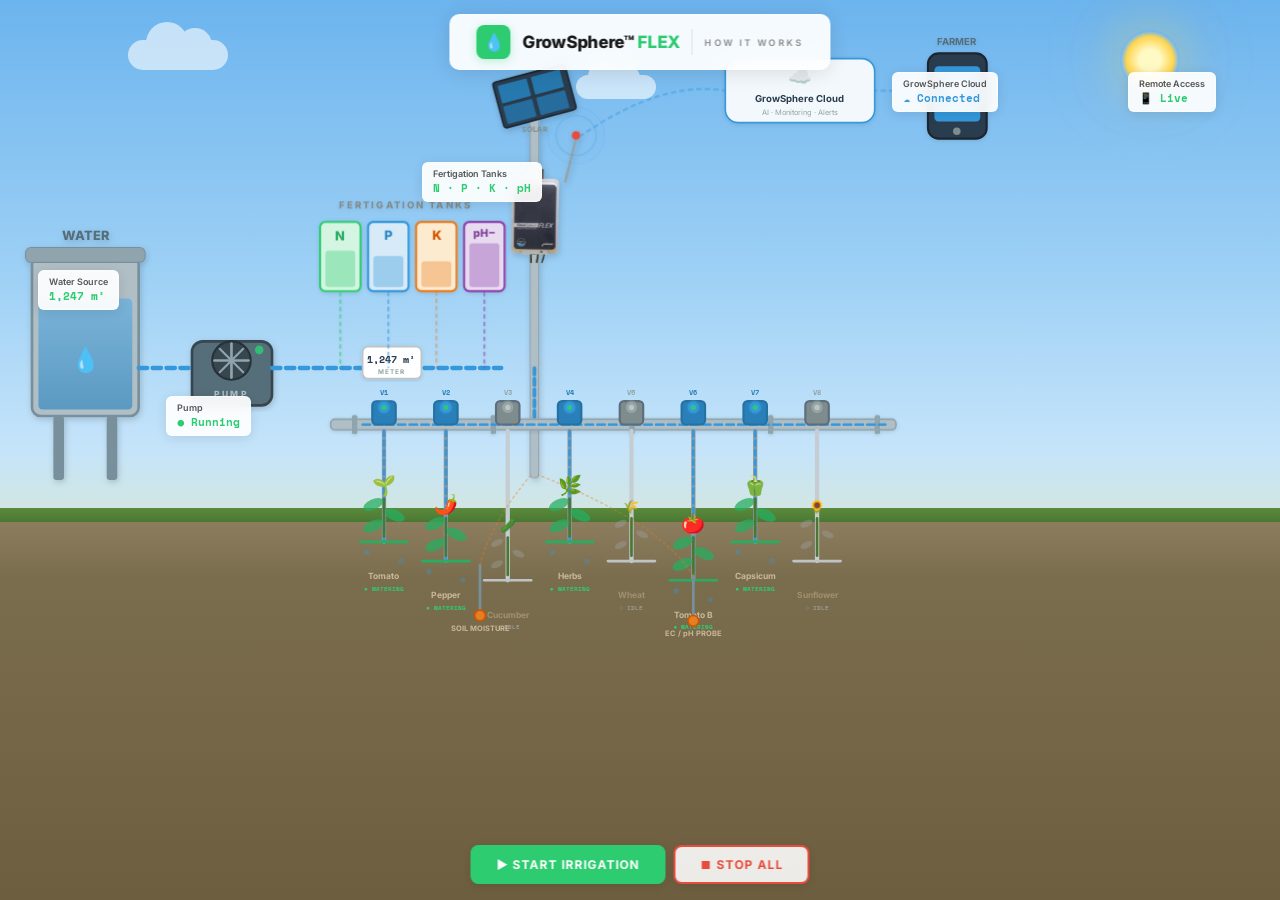
==== index.html @ 7cbacc45 "Initial commit" ====
<!DOCTYPE html>
<html lang="en">
<head>
<meta charset="UTF-8">
<meta name="viewport" content="width=device-width, initial-scale=1.0">
<title>GrowSphere™ FLEX — How It Works</title>
<link href="https://fonts.googleapis.com/css2?family=Inter:wght@400;500;600;700;800;900&family=Space+Mono:wght@400;700&display=swap" rel="stylesheet">
<style>
*{box-sizing:border-box;margin:0;padding:0}
html,body{height:100%;overflow:hidden}
body{font-family:'Inter',sans-serif;background:#8b7d5e}

.scene{width:100vw;height:100vh;position:relative;overflow:hidden}

/* Sky */
.sky{position:absolute;inset:0;
  background:linear-gradient(180deg,#6cb4ee 0%,#9dd0f5 30%,#c5e4fa 50%,#dce8d0 62%,#a9b88a 70%,#8b7d5e 76%,#6d5e3f 100%);
}

/* Sun */
.sun{position:absolute;top:30px;right:100px;width:60px;height:60px;
  background:radial-gradient(circle,#fff9c4 25%,#ffd54f 55%,transparent 68%);
  border-radius:50%;
  box-shadow:0 0 50px rgba(255,213,79,0.4),0 0 100px rgba(255,213,79,0.15);
}

/* Clouds */
.cloud{position:absolute;background:white;border-radius:50px;opacity:0.6}
.cloud::before,.cloud::after{content:'';position:absolute;background:white;border-radius:50%}
.c1{width:100px;height:30px;top:40px;left:10%;animation:drift 45s linear infinite}
.c1::before{width:42px;height:42px;top:-18px;left:18px}
.c1::after{width:34px;height:34px;top:-12px;left:50px}
.c2{width:80px;height:24px;top:75px;left:45%;animation:drift 60s linear infinite;animation-delay:-20s}
.c2::before{width:32px;height:32px;top:-14px;left:12px}
.c2::after{width:26px;height:26px;top:-10px;left:38px}
@keyframes drift{0%{transform:translateX(-150px)}100%{transform:translateX(100vw)}}

/* Ground */
.ground{position:absolute;bottom:0;left:0;right:0;height:42%;
  background:linear-gradient(180deg,#8b7d5e 0%,#7a6d4e 15%,#6d5e3f 100%);
}

/* Grass */
.grass{position:absolute;bottom:42%;left:0;right:0;height:14px;
  background:linear-gradient(180deg,#5a8a3c,#4a7832);z-index:2;
}

/* SVG */
.main-svg{position:absolute;inset:0;z-index:10}

/* Title */
.title-bar{position:absolute;top:14px;left:50%;transform:translateX(-50%);z-index:20;
  background:rgba(255,255,255,0.93);backdrop-filter:blur(10px);
  padding:10px 26px;border-radius:10px;
  box-shadow:0 2px 20px rgba(0,0,0,0.12);
  display:flex;align-items:center;gap:12px;
  border:1px solid rgba(255,255,255,0.5)}
.title-bar .logo{width:34px;height:34px;background:#2ecc71;border-radius:8px;
  display:grid;place-items:center;font-size:17px;color:white;
  box-shadow:0 2px 8px rgba(46,204,113,0.3)}
.title-bar h1{font-size:17px;font-weight:800;color:#1a1a1a;letter-spacing:-0.3px}
.title-bar h1 span{color:#2ecc71}
.title-bar .sep{width:1px;height:26px;background:#e0e0e0}
.title-bar .tag{font-size:9px;color:#888;font-weight:600;letter-spacing:2.5px;text-transform:uppercase}

/* Controls */
.controls{position:absolute;bottom:16px;left:50%;transform:translateX(-50%);z-index:20;
  display:flex;gap:8px}
.ctrl{padding:10px 24px;border-radius:8px;border:2px solid;
  font-family:'Inter',sans-serif;font-size:12px;font-weight:700;
  cursor:pointer;transition:all 0.15s;text-transform:uppercase;letter-spacing:1px;
  backdrop-filter:blur(8px);box-shadow:0 2px 10px rgba(0,0,0,0.1)}
.ctrl.go{border-color:#2ecc71;color:#2ecc71;background:rgba(255,255,255,0.88)}
.ctrl.go:hover,.ctrl.go.active{background:#2ecc71;color:white}
.ctrl.st{border-color:#e74c3c;color:#e74c3c;background:rgba(255,255,255,0.88)}
.ctrl.st:hover{background:#e74c3c;color:white}

/* Callout labels */
.callout{position:absolute;z-index:15;
  background:rgba(255,255,255,0.92);backdrop-filter:blur(6px);
  padding:5px 10px;border-radius:6px;
  box-shadow:0 2px 12px rgba(0,0,0,0.1);
  border:1px solid rgba(255,255,255,0.5);
  font-size:9px;font-weight:600;color:#555;pointer-events:none;white-space:nowrap}
.callout .val{font-family:'Space Mono',monospace;font-weight:700;color:#2ecc71;display:block;margin-top:1px;font-size:11px}
.callout.blue .val{color:#3498db}

/* SVG animations */
@keyframes flowRight{from{stroke-dashoffset:16}to{stroke-dashoffset:0}}
@keyframes flowDown{from{stroke-dashoffset:12}to{stroke-dashoffset:0}}
@keyframes pumpSpin{from{transform:rotate(0deg)}to{transform:rotate(360deg)}}
</style>
</head>
<body>
<div class="scene">
  <div class="sky"></div>
  <div class="sun"></div>
  <div class="cloud c1"></div>
  <div class="cloud c2"></div>
  <div class="grass"></div>
  <div class="ground"></div>

  <div class="title-bar">
    <div class="logo">💧</div>
    <h1>GrowSphere™ <span>FLEX</span></h1>
    <div class="sep"></div>
    <div class="tag">How It Works</div>
  </div>

  <div class="controls">
    <button class="ctrl go active" id="btnGo" onclick="startSystem()">▶ Start Irrigation</button>
    <button class="ctrl st" onclick="stopSystem()">⏹ Stop All</button>
  </div>

  <!-- Callout labels positioned over the scene -->
  <div class="callout" style="top:30%;left:3%">Water Source<span class="val blue">1,247 m³</span></div>
  <div class="callout" style="top:44%;left:13%">Pump<span class="val">● Running</span></div>
  <div class="callout" style="top:18%;left:33%">Fertigation Tanks<span class="val">N · P · K · pH</span></div>
  <div class="callout blue" style="top:8%;right:22%">GrowSphere Cloud<span class="val blue">☁️ Connected</span></div>
  <div class="callout" style="top:8%;right:5%">Remote Access<span class="val blue">📱 Live</span></div>

  <svg class="main-svg" id="svg" viewBox="0 0 1200 700" preserveAspectRatio="xMidYMid meet">
    <defs>
      <linearGradient id="pipeG" x1="0" y1="0" x2="0" y2="1">
        <stop offset="0%" stop-color="#8e9aa0"/>
        <stop offset="50%" stop-color="#a0adb3"/>
        <stop offset="100%" stop-color="#8e9aa0"/>
      </linearGradient>
      <linearGradient id="tankG" x1="0" y1="0" x2="0" y2="1">
        <stop offset="0%" stop-color="#5dade2"/>
        <stop offset="100%" stop-color="#2e86c1"/>
      </linearGradient>
      <filter id="sh"><feDropShadow dx="1" dy="2" stdDeviation="3" flood-opacity="0.18"/></filter>
      <filter id="shSm"><feDropShadow dx="0" dy="1" stdDeviation="2" flood-opacity="0.12"/></filter>
    </defs>

    <!-- ===== WATER TANK ===== -->
    <g filter="url(#sh)">
      <rect x="30" y="240" width="100" height="150" rx="8" fill="#b0bec5" stroke="#78909c" stroke-width="2.5"/>
      <rect x="36" y="275" width="88" height="109" rx="4" fill="url(#tankG)" opacity="0.65">
        <animate attributeName="y" values="275;280;275" dur="3.5s" repeatCount="indefinite"/>
        <animate attributeName="height" values="109;104;109" dur="3.5s" repeatCount="indefinite"/>
      </rect>
      <rect x="24" y="232" width="112" height="14" rx="5" fill="#90a4ae" stroke="#78909c" stroke-width="1"/>
      <rect x="50" y="390" width="10" height="60" rx="3" fill="#78909c"/>
      <rect x="100" y="390" width="10" height="60" rx="3" fill="#78909c"/>
      <text x="80" y="225" text-anchor="middle" font-family="Inter" font-size="12" font-weight="800" fill="#546e7a">WATER</text>
      <text x="80" y="345" text-anchor="middle" font-size="22">💧</text>
    </g>

    <!-- ===== PUMP ===== -->
    <g filter="url(#sh)">
      <rect x="180" y="320" width="75" height="60" rx="10" fill="#546e7a" stroke="#37474f" stroke-width="2.5"/>
      <circle cx="217" cy="338" r="18" fill="#37474f" stroke="#263238" stroke-width="2"/>
      <g id="pumpBlade" style="transform-origin:217px 338px">
        <line x1="217" y1="322" x2="217" y2="354" stroke="#90a4ae" stroke-width="2.5" stroke-linecap="round"/>
        <line x1="201" y1="338" x2="233" y2="338" stroke="#90a4ae" stroke-width="2.5" stroke-linecap="round"/>
        <line x1="206" y1="327" x2="228" y2="349" stroke="#90a4ae" stroke-width="2" stroke-linecap="round"/>
        <line x1="228" y1="327" x2="206" y2="349" stroke="#90a4ae" stroke-width="2" stroke-linecap="round"/>
      </g>
      <text x="217" y="372" text-anchor="middle" font-family="Inter" font-size="8" font-weight="800" fill="#b0bec5" letter-spacing="2">PUMP</text>
      <circle cx="243" cy="328" r="4" fill="#2ecc71" id="pumpLed">
        <animate attributeName="opacity" values="1;0.3;1" dur="1.5s" repeatCount="indefinite"/>
      </circle>
    </g>

    <!-- Pipe: Tank → Pump -->
    <path d="M 130 345 L 180 345" stroke="url(#pipeG)" stroke-width="8" stroke-linecap="round" fill="none"/>
    <path d="M 130 345 L 180 345" stroke="#3498db" stroke-width="4" stroke-linecap="round" fill="none"
          stroke-dasharray="8 5" class="wfh" id="p1"/>

    <!-- Pipe: Pump → Meter → Controller area -->
    <path d="M 255 345 L 470 345" stroke="url(#pipeG)" stroke-width="8" stroke-linecap="round" fill="none"/>
    <path d="M 255 345 L 470 345" stroke="#3498db" stroke-width="4" stroke-linecap="round" fill="none"
          stroke-dasharray="8 5" class="wfh" id="p2"/>

    <!-- ===== WATER METER ===== -->
    <g filter="url(#shSm)">
      <rect x="340" y="325" width="55" height="30" rx="5" fill="white" stroke="#bdc3c7" stroke-width="1.5"/>
      <text x="367" y="340" text-anchor="middle" font-family="Space Mono" font-size="9" font-weight="700" fill="#2c3e50" id="meterVal">1,247 m³</text>
      <text x="367" y="351" text-anchor="middle" font-family="Inter" font-size="6" font-weight="700" fill="#95a5a6" letter-spacing="1">METER</text>
    </g>

    <!-- ===== DOSING TANKS ===== -->
    <g filter="url(#shSm)">
      <text x="380" y="195" text-anchor="middle" font-family="Inter" font-size="9" font-weight="800" fill="#7f8c8d" letter-spacing="2">FERTIGATION TANKS</text>

      <!-- N -->
      <rect x="300" y="208" width="38" height="65" rx="5" fill="#d5f5e3" stroke="#2ecc71" stroke-width="2"/>
      <rect x="305" y="235" width="28" height="34" rx="3" fill="#2ecc71" opacity="0.35"/>
      <text x="319" y="225" text-anchor="middle" font-family="Inter" font-size="12" font-weight="800" fill="#27ae60">N</text>
      <path d="M 319 273 L 319 345" stroke="#2ecc71" stroke-width="2" stroke-dasharray="4 3" opacity="0.5">
        <animate attributeName="stroke-dashoffset" values="7;0" dur="0.8s" repeatCount="indefinite"/>
      </path>

      <!-- P -->
      <rect x="345" y="208" width="38" height="65" rx="5" fill="#d6eaf8" stroke="#3498db" stroke-width="2"/>
      <rect x="350" y="240" width="28" height="29" rx="3" fill="#3498db" opacity="0.35"/>
      <text x="364" y="225" text-anchor="middle" font-family="Inter" font-size="12" font-weight="800" fill="#2e86c1">P</text>
      <path d="M 364 273 L 364 345" stroke="#3498db" stroke-width="2" stroke-dasharray="4 3" opacity="0.5">
        <animate attributeName="stroke-dashoffset" values="7;0" dur="0.8s" repeatCount="indefinite"/>
      </path>

      <!-- K -->
      <rect x="390" y="208" width="38" height="65" rx="5" fill="#fdebd0" stroke="#e67e22" stroke-width="2"/>
      <rect x="395" y="245" width="28" height="24" rx="3" fill="#e67e22" opacity="0.35"/>
      <text x="409" y="225" text-anchor="middle" font-family="Inter" font-size="12" font-weight="800" fill="#d35400">K</text>
      <path d="M 409 273 L 409 345" stroke="#e67e22" stroke-width="2" stroke-dasharray="4 3" opacity="0.4"/>

      <!-- pH -->
      <rect x="435" y="208" width="38" height="65" rx="5" fill="#e8daef" stroke="#8e44ad" stroke-width="2"/>
      <rect x="440" y="228" width="28" height="41" rx="3" fill="#8e44ad" opacity="0.35"/>
      <text x="454" y="222" text-anchor="middle" font-family="Inter" font-size="10" font-weight="800" fill="#7d3c98">pH−</text>
      <path d="M 454 273 L 454 345" stroke="#8e44ad" stroke-width="2" stroke-dasharray="4 3" opacity="0.5">
        <animate attributeName="stroke-dashoffset" values="7;0" dur="0.8s" repeatCount="indefinite"/>
      </path>
    </g>

    <!-- ===== CONTROLLER (real product image) ===== -->
    <g filter="url(#sh)">
      <!-- Pole (extended up for solar panel) -->
      <rect x="497" y="88" width="8" height="360" rx="3" fill="#b0bec5" stroke="#90a4ae" stroke-width="1"/>

      <!-- Solar panel on top of pole -->
      <g transform="translate(501, 90)">
        <!-- Panel frame (tilted) -->
        <g transform="rotate(-15)">
          <rect x="-35" y="-22" width="70" height="44" rx="3" fill="#2c3e50" stroke="#1a252f" stroke-width="1.5"/>
          <!-- Solar cells - row 1 -->
          <rect x="-31" y="-18" width="28" height="17" rx="1" fill="#2980b9" opacity="0.9"/>
          <rect x="1" y="-18" width="28" height="17" rx="1" fill="#2980b9" opacity="0.9"/>
          <!-- Solar cells - row 2 -->
          <rect x="-31" y="2" width="28" height="17" rx="1" fill="#2573a7" opacity="0.9"/>
          <rect x="1" y="2" width="28" height="17" rx="1" fill="#2573a7" opacity="0.9"/>
          <!-- Grid lines -->
          <line x1="-31" y1="0" x2="29" y2="0" stroke="#1a252f" stroke-width="0.5" opacity="0.5"/>
          <line x1="0" y1="-18" x2="0" y2="19" stroke="#1a252f" stroke-width="0.5" opacity="0.5"/>
        </g>
        <text x="0" y="34" text-anchor="middle" font-family="Inter" font-size="7" font-weight="700" fill="#7f8c8d">SOLAR</text>
      </g>

      <!-- Product image -->
      <image href="flex.png" x="468" y="155" width="68" height="95" preserveAspectRatio="xMidYMid meet"/>

      <!-- Antenna (on right side of controller) -->
      <line x1="530" y1="170" x2="540" y2="130" stroke="#90a4ae" stroke-width="2.5" stroke-linecap="round"/>
      <circle cx="540" cy="127" r="4" fill="#e74c3c"/>

      <!-- Signal waves -->
      <circle cx="540" cy="127" r="8" fill="none" stroke="#3498db" stroke-width="1.2" opacity="0">
        <animate attributeName="r" values="8;30" dur="2s" repeatCount="indefinite"/>
        <animate attributeName="opacity" values="0.5;0" dur="2s" repeatCount="indefinite"/>
      </circle>
      <circle cx="540" cy="127" r="8" fill="none" stroke="#3498db" stroke-width="1.2" opacity="0">
        <animate attributeName="r" values="8;30" dur="2s" repeatCount="indefinite" begin="0.7s"/>
        <animate attributeName="opacity" values="0.5;0" dur="2s" repeatCount="indefinite" begin="0.7s"/>
      </circle>
    </g>

    <!-- ===== CLOUD ===== -->
    <g filter="url(#shSm)">
      <rect x="680" y="55" width="140" height="60" rx="12" fill="rgba(255,255,255,0.9)" stroke="#3498db" stroke-width="1.5"/>
      <text x="750" y="78" text-anchor="middle" font-size="18">☁️</text>
      <text x="750" y="96" text-anchor="middle" font-family="Inter" font-size="9" font-weight="700" fill="#2c3e50">GrowSphere Cloud</text>
      <text x="750" y="108" text-anchor="middle" font-family="Inter" font-size="7" fill="#95a5a6">AI · Monitoring · Alerts</text>
    </g>
    <!-- Signal to cloud -->
    <path d="M 545 127 Q 620 75, 680 85" fill="none" stroke="#3498db" stroke-width="2" stroke-dasharray="5 3" opacity="0.45">
      <animate attributeName="stroke-dashoffset" values="8;0" dur="1s" repeatCount="indefinite"/>
    </path>

    <!-- ===== PHONE ===== -->
    <g filter="url(#shSm)">
      <rect x="870" y="50" width="55" height="80" rx="10" fill="#2c3e50" stroke="#1a252f" stroke-width="2"/>
      <rect x="876" y="62" width="43" height="52" rx="4" fill="#3498db"/>
      <text x="897" y="88" text-anchor="middle" font-size="12" fill="white">📊</text>
      <text x="897" y="102" text-anchor="middle" font-family="Inter" font-size="6" font-weight="700" fill="white">LIVE</text>
      <circle cx="897" cy="123" r="3.5" fill="#7f8c8d"/>
      <text x="897" y="42" text-anchor="middle" font-family="Inter" font-size="9" font-weight="700" fill="#546e7a">FARMER</text>
    </g>
    <!-- Cloud to phone -->
    <path d="M 820 85 L 870 85" fill="none" stroke="#3498db" stroke-width="2" stroke-dasharray="5 3" opacity="0.45">
      <animate attributeName="stroke-dashoffset" values="8;0" dur="1s" repeatCount="indefinite"/>
    </path>

    <!-- ===== PIPE: Controller down to rail ===== -->
    <path d="M 501 345 L 501 395" stroke="url(#pipeG)" stroke-width="7" stroke-linecap="round" fill="none"/>
    <path d="M 501 345 L 501 395" stroke="#3498db" stroke-width="3.5" stroke-linecap="round" fill="none"
          stroke-dasharray="6 4" class="wfv" id="p3"/>

    <!-- ===== VALVE RAIL ===== -->
    <g filter="url(#shSm)">
      <rect x="310" y="393" width="530" height="10" rx="4" fill="#b0bec5" stroke="#90a4ae" stroke-width="1.5"/>
      <!-- Brackets -->
      <rect x="330" y="389" width="5" height="18" rx="1.5" fill="#90a4ae"/>
      <rect x="460" y="389" width="5" height="18" rx="1.5" fill="#90a4ae"/>
      <rect x="590" y="389" width="5" height="18" rx="1.5" fill="#90a4ae"/>
      <rect x="720" y="389" width="5" height="18" rx="1.5" fill="#90a4ae"/>
      <rect x="820" y="389" width="5" height="18" rx="1.5" fill="#90a4ae"/>
    </g>

    <!-- Rail pipe -->
    <path d="M 340 398 L 830 398" stroke="url(#pipeG)" stroke-width="5" fill="none" stroke-linecap="round"/>
    <path d="M 340 398 L 830 398" stroke="#3498db" stroke-width="2.5" fill="none" stroke-linecap="round"
          stroke-dasharray="7 4" class="wfh" id="pRail"/>

    <!-- ===== ZONES (valves + pipes + crops) — built by JS ===== -->
    <g id="zones"></g>

    <!-- ===== SOIL SENSORS ===== -->
    <g>
      <g transform="translate(450, 530)">
        <line x1="0" y1="0" x2="0" y2="45" stroke="#78909c" stroke-width="2.5" stroke-linecap="round"/>
        <circle cx="0" cy="47" r="5" fill="#e67e22" stroke="#d35400" stroke-width="1.5"/>
        <text x="0" y="62" text-anchor="middle" font-family="Inter" font-size="7" font-weight="700" fill="#c9b896">SOIL MOISTURE</text>
      </g>
      <g transform="translate(650, 540)">
        <line x1="0" y1="0" x2="0" y2="40" stroke="#78909c" stroke-width="2.5" stroke-linecap="round"/>
        <circle cx="0" cy="42" r="5" fill="#e67e22" stroke="#d35400" stroke-width="1.5"/>
        <text x="0" y="56" text-anchor="middle" font-family="Inter" font-size="7" font-weight="700" fill="#c9b896">EC / pH PROBE</text>
      </g>
      <!-- Sensor wires to controller -->
      <path d="M 450 530 Q 460 490, 498 445" fill="none" stroke="#e67e22" stroke-width="1.5" stroke-dasharray="3 2" opacity="0.35"/>
      <path d="M 650 540 Q 620 490, 504 445" fill="none" stroke="#e67e22" stroke-width="1.5" stroke-dasharray="3 2" opacity="0.35"/>
    </g>

    <!-- SVG animation styles -->
    <style>
      @keyframes flowRight{from{stroke-dashoffset:16}to{stroke-dashoffset:0}}
      @keyframes flowDown{from{stroke-dashoffset:12}to{stroke-dashoffset:0}}
      @keyframes pumpSpin{from{transform:rotate(0deg)}to{transform:rotate(360deg)}}
    </style>
  </svg>
</div>

<script>
const N = 8;
const on = [true, true, false, true, false, true, true, false];
const crops = ['🌱','🌶️','🥒','🌿','🌾','🍅','🫑','🌻'];
const names = ['Tomato','Pepper','Cucumber','Herbs','Wheat','Tomato B','Capsicum','Sunflower'];

function setA(el,a){for(const[k,v]of Object.entries(a))el.setAttribute(k,v)}
function ns(t){return document.createElementNS('http://www.w3.org/2000/svg',t)}

function build() {
  const g = document.getElementById('zones');
  g.innerHTML = '';

  for (let i = 0; i < N; i++) {
    const x = 360 + i * 58;
    const railY = 398;
    const active = on[i];

    // --- SOLENOID VALVE ---
    const vg = ns('g'); vg.style.cursor = 'pointer';
    vg.onclick = () => { on[i] = !on[i]; build(); };

    // Valve body
    const vb = ns('rect');
    setA(vb,{x:x-11,y:railY-22,width:22,height:22,rx:'4',
      fill:active?'#2980b9':'#7f8c8d',stroke:active?'#2471a3':'#5d6d7e','stroke-width':'2'});
    vg.appendChild(vb);

    // Valve top cap (the blue knob)
    const vc = ns('circle');
    setA(vc,{cx:x,cy:railY-16,r:'6',fill:active?'#3498db':'#95a5a6',stroke:active?'#2e86c1':'#7f8c8d','stroke-width':'1.5'});
    vg.appendChild(vc);

    // LED on valve
    const led = ns('circle');
    setA(led,{cx:x,cy:railY-16,r:'2.5',fill:active?'#2ecc71':'#bdc3c7'});
    if(active){
      const anim = ns('animate');
      setA(anim,{attributeName:'opacity',values:'1;0.3;1',dur:'1.5s',repeatCount:'indefinite'});
      led.appendChild(anim);
    }
    vg.appendChild(led);

    // Label
    const lbl = ns('text');
    setA(lbl,{x:x,y:railY-28,'text-anchor':'middle','font-family':'Space Mono','font-size':'7','font-weight':'700',
      fill:active?'#2980b9':'#95a5a6'});
    lbl.textContent = 'V'+(i+1);
    vg.appendChild(lbl);
    g.appendChild(vg);

    // --- DROP PIPE ---
    const pipeLen = 110 + (i%3)*18;
    const endY = railY + pipeLen;

    // Grey pipe
    const pp = ns('line');
    setA(pp,{x1:x,y1:railY+6,x2:x,y2:endY,stroke:active?'#8e9aa0':'#c5cdd3','stroke-width':'4','stroke-linecap':'round'});
    g.appendChild(pp);

    // Water flow
    if(active) {
      const wf = ns('line');
      setA(wf,{x1:x,y1:railY+6,x2:x,y2:endY,stroke:'#3498db','stroke-width':'2.5','stroke-linecap':'round','stroke-dasharray':'5 4'});
      wf.style.animation = 'flowDown 0.6s linear infinite';
      wf.style.animationDelay = (i*0.12)+'s';
      g.appendChild(wf);
    }

    // --- DRIP EMITTER (horizontal line) ---
    const dl = ns('line');
    setA(dl,{x1:x-22,y1:endY,x2:x+22,y2:endY,stroke:active?'#27ae60':'#bdc3c7','stroke-width':'2.5','stroke-linecap':'round'});
    g.appendChild(dl);

    // --- WATER DROPS ---
    if(active) {
      for(let d=0;d<3;d++) {
        const dr = ns('circle');
        setA(dr,{cx:x-16+d*16,cy:endY+5,r:'2.5',fill:'#3498db',opacity:'0'});
        const a1 = ns('animate');
        setA(a1,{attributeName:'cy',values:(endY+5)+';'+(endY+22),dur:'1.3s',repeatCount:'indefinite',begin:(d*0.35)+'s'});
        dr.appendChild(a1);
        const a2 = ns('animate');
        setA(a2,{attributeName:'opacity',values:'0;0.6;0',dur:'1.3s',repeatCount:'indefinite',begin:(d*0.35)+'s'});
        dr.appendChild(a2);
        g.appendChild(dr);
      }
    }

    // --- PLANT ---
    const plantY = endY - 5;

    // Stem
    const stem = ns('line');
    setA(stem,{x1:x,y1:plantY,x2:x,y2:plantY-35,stroke:'#4a7832','stroke-width':'2.5','stroke-linecap':'round'});
    g.appendChild(stem);

    // Leaves
    for(let lf=0;lf<3;lf++) {
      const ly = plantY - 10 - lf*10;
      const side = lf%2===0 ? -1 : 1;
      const leaf = ns('ellipse');
      setA(leaf,{cx:x+side*10,cy:ly,rx:active?'10':'6',ry:active?'5':'3',
        fill:active?'#27ae60':'#a0a0a0',opacity:active?'0.75':'0.4',
        transform:`rotate(${side*25} ${x+side*10} ${ly})`});
      g.appendChild(leaf);
    }

    // Crop emoji
    const ce = ns('text');
    setA(ce,{x:x,y:plantY-42,'text-anchor':'middle','font-size':active?'18':'12'});
    ce.textContent = crops[i];
    g.appendChild(ce);

    // Zone label
    const zl = ns('text');
    setA(zl,{x:x,y:endY+35,'text-anchor':'middle','font-family':'Inter','font-size':'8','font-weight':'700',
      fill:active?'#c9b896':'#a09070'});
    zl.textContent = names[i];
    g.appendChild(zl);

    // Status
    const zs = ns('text');
    setA(zs,{x:x,y:endY+46,'text-anchor':'middle','font-family':'Space Mono','font-size':'6','font-weight':'700',
      fill:active?'#2ecc71':'#999'});
    zs.textContent = active ? '● WATERING' : '○ IDLE';
    g.appendChild(zs);
  }

  // Animate pipes
  const flowing = on.some(z=>z);
  document.querySelectorAll('.wfh').forEach(el=>{
    el.style.animation = flowing ? 'flowRight 0.7s linear infinite' : 'none';
    el.style.opacity = flowing ? '1' : '0.15';
  });
  document.querySelectorAll('.wfv').forEach(el=>{
    el.style.animation = flowing ? 'flowDown 0.6s linear infinite' : 'none';
    el.style.opacity = flowing ? '1' : '0.15';
  });
  document.getElementById('pumpBlade').style.animation = flowing ? 'pumpSpin 0.7s linear infinite' : 'none';
}

build();

function startSystem() {
  for(let i=0;i<N;i++) on[i]=true;
  build();
  document.getElementById('btnGo').classList.add('active');
}
function stopSystem() {
  for(let i=0;i<N;i++) on[i]=false;
  build();
  document.getElementById('btnGo').classList.remove('active');
}

// Live meter
setInterval(()=>{
  const m=document.getElementById('meterVal');
  if(m) m.textContent=(1247+Math.floor(Math.random()*10)).toLocaleString()+' m³';
},4000);
</script>
</body>
</html>
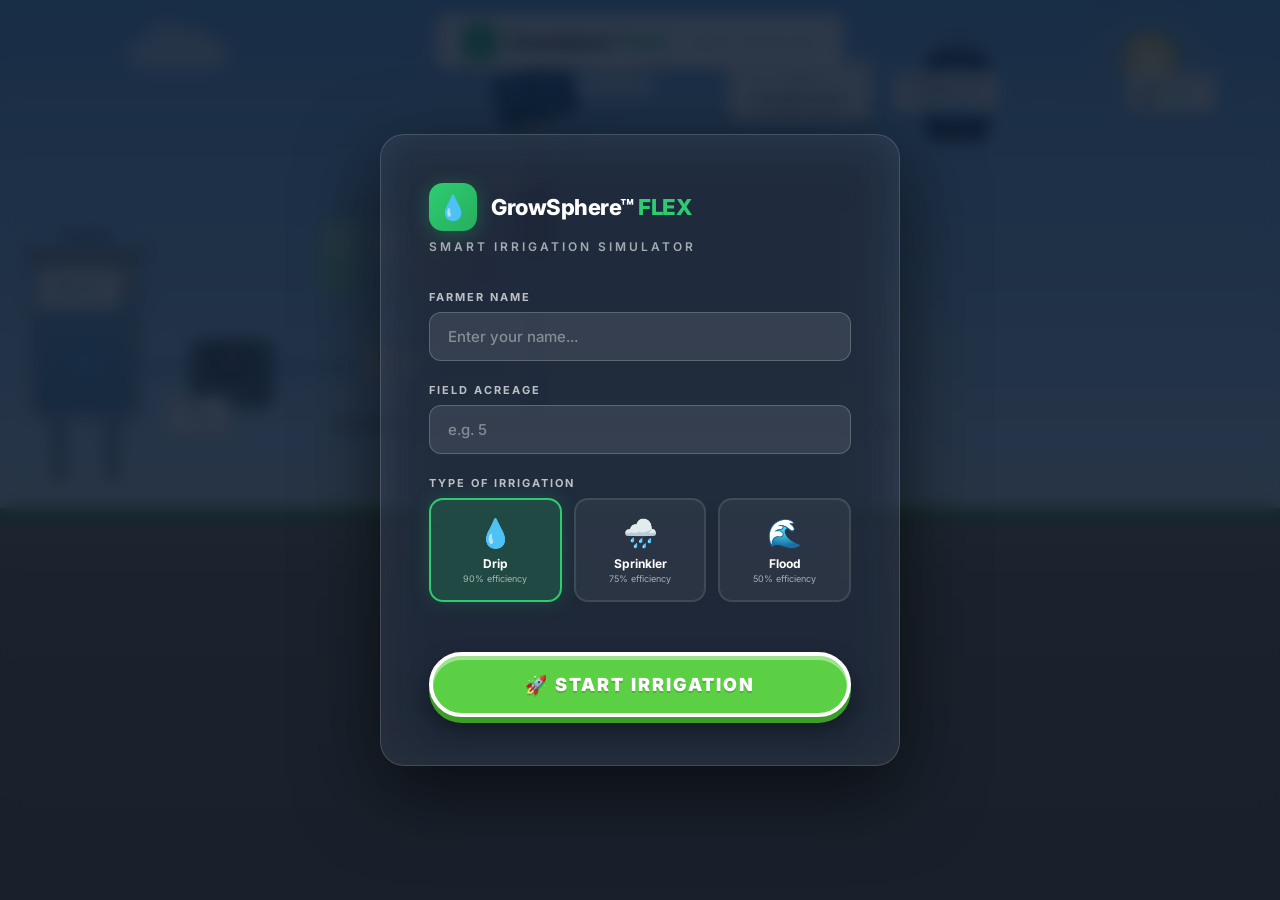
==== commit 562e9d0f: "Gamify irrigation simulator with interactive 3D UI, modes (Drip/Sprinkler/Flood), dynamic telemetry " ====
--- a/index.html
+++ b/index.html
@@ -3,96 +3,54 @@
 <head>
 <meta charset="UTF-8">
 <meta name="viewport" content="width=device-width, initial-scale=1.0">
-<title>GrowSphere™ FLEX — How It Works</title>
+<title>GrowSphere™ FLEX — Smart Irrigation Game</title>
 <link href="https://fonts.googleapis.com/css2?family=Inter:wght@400;500;600;700;800;900&family=Space+Mono:wght@400;700&display=swap" rel="stylesheet">
-<style>
-*{box-sizing:border-box;margin:0;padding:0}
-html,body{height:100%;overflow:hidden}
-body{font-family:'Inter',sans-serif;background:#8b7d5e}
-
-.scene{width:100vw;height:100vh;position:relative;overflow:hidden}
-
-/* Sky */
-.sky{position:absolute;inset:0;
-  background:linear-gradient(180deg,#6cb4ee 0%,#9dd0f5 30%,#c5e4fa 50%,#dce8d0 62%,#a9b88a 70%,#8b7d5e 76%,#6d5e3f 100%);
-}
-
-/* Sun */
-.sun{position:absolute;top:30px;right:100px;width:60px;height:60px;
-  background:radial-gradient(circle,#fff9c4 25%,#ffd54f 55%,transparent 68%);
-  border-radius:50%;
-  box-shadow:0 0 50px rgba(255,213,79,0.4),0 0 100px rgba(255,213,79,0.15);
-}
-
-/* Clouds */
-.cloud{position:absolute;background:white;border-radius:50px;opacity:0.6}
-.cloud::before,.cloud::after{content:'';position:absolute;background:white;border-radius:50%}
-.c1{width:100px;height:30px;top:40px;left:10%;animation:drift 45s linear infinite}
-.c1::before{width:42px;height:42px;top:-18px;left:18px}
-.c1::after{width:34px;height:34px;top:-12px;left:50px}
-.c2{width:80px;height:24px;top:75px;left:45%;animation:drift 60s linear infinite;animation-delay:-20s}
-.c2::before{width:32px;height:32px;top:-14px;left:12px}
-.c2::after{width:26px;height:26px;top:-10px;left:38px}
-@keyframes drift{0%{transform:translateX(-150px)}100%{transform:translateX(100vw)}}
-
-/* Ground */
-.ground{position:absolute;bottom:0;left:0;right:0;height:42%;
-  background:linear-gradient(180deg,#8b7d5e 0%,#7a6d4e 15%,#6d5e3f 100%);
-}
-
-/* Grass */
-.grass{position:absolute;bottom:42%;left:0;right:0;height:14px;
-  background:linear-gradient(180deg,#5a8a3c,#4a7832);z-index:2;
-}
-
-/* SVG */
-.main-svg{position:absolute;inset:0;z-index:10}
-
-/* Title */
-.title-bar{position:absolute;top:14px;left:50%;transform:translateX(-50%);z-index:20;
-  background:rgba(255,255,255,0.93);backdrop-filter:blur(10px);
-  padding:10px 26px;border-radius:10px;
-  box-shadow:0 2px 20px rgba(0,0,0,0.12);
-  display:flex;align-items:center;gap:12px;
-  border:1px solid rgba(255,255,255,0.5)}
-.title-bar .logo{width:34px;height:34px;background:#2ecc71;border-radius:8px;
-  display:grid;place-items:center;font-size:17px;color:white;
-  box-shadow:0 2px 8px rgba(46,204,113,0.3)}
-.title-bar h1{font-size:17px;font-weight:800;color:#1a1a1a;letter-spacing:-0.3px}
-.title-bar h1 span{color:#2ecc71}
-.title-bar .sep{width:1px;height:26px;background:#e0e0e0}
-.title-bar .tag{font-size:9px;color:#888;font-weight:600;letter-spacing:2.5px;text-transform:uppercase}
-
-/* Controls */
-.controls{position:absolute;bottom:16px;left:50%;transform:translateX(-50%);z-index:20;
-  display:flex;gap:8px}
-.ctrl{padding:10px 24px;border-radius:8px;border:2px solid;
-  font-family:'Inter',sans-serif;font-size:12px;font-weight:700;
-  cursor:pointer;transition:all 0.15s;text-transform:uppercase;letter-spacing:1px;
-  backdrop-filter:blur(8px);box-shadow:0 2px 10px rgba(0,0,0,0.1)}
-.ctrl.go{border-color:#2ecc71;color:#2ecc71;background:rgba(255,255,255,0.88)}
-.ctrl.go:hover,.ctrl.go.active{background:#2ecc71;color:white}
-.ctrl.st{border-color:#e74c3c;color:#e74c3c;background:rgba(255,255,255,0.88)}
-.ctrl.st:hover{background:#e74c3c;color:white}
-
-/* Callout labels */
-.callout{position:absolute;z-index:15;
-  background:rgba(255,255,255,0.92);backdrop-filter:blur(6px);
-  padding:5px 10px;border-radius:6px;
-  box-shadow:0 2px 12px rgba(0,0,0,0.1);
-  border:1px solid rgba(255,255,255,0.5);
-  font-size:9px;font-weight:600;color:#555;pointer-events:none;white-space:nowrap}
-.callout .val{font-family:'Space Mono',monospace;font-weight:700;color:#2ecc71;display:block;margin-top:1px;font-size:11px}
-.callout.blue .val{color:#3498db}
-
-/* SVG animations */
-@keyframes flowRight{from{stroke-dashoffset:16}to{stroke-dashoffset:0}}
-@keyframes flowDown{from{stroke-dashoffset:12}to{stroke-dashoffset:0}}
-@keyframes pumpSpin{from{transform:rotate(0deg)}to{transform:rotate(360deg)}}
-</style>
+<link rel="stylesheet" href="game.css">
 </head>
 <body>
-<div class="scene">
+
+<!-- ===== SCREEN 1: INPUT ===== -->
+<div class="screen" id="inputScreen">
+  <div class="input-card">
+    <div class="logo-row">
+      <div class="logo-icon">💧</div>
+      <h2>GrowSphere™ <span>FLEX</span></h2>
+    </div>
+    <div class="subtitle">Smart Irrigation Simulator</div>
+    <div class="form-group">
+      <label>Farmer Name</label>
+      <input type="text" id="farmerName" placeholder="Enter your name...">
+    </div>
+    <div class="form-group">
+      <label>Field Acreage</label>
+      <input type="number" id="acreage" placeholder="e.g. 5" min="1" max="100">
+    </div>
+    <div class="form-group">
+      <label>Type of Irrigation</label>
+      <div class="irrigation-options">
+        <div class="irr-opt selected" onclick="selectIrrType(this,'Drip')">
+          <div class="irr-icon">💧</div>
+          <div class="irr-name">Drip</div>
+          <div class="irr-desc">90% efficiency</div>
+        </div>
+        <div class="irr-opt" onclick="selectIrrType(this,'Sprinkler')">
+          <div class="irr-icon">🌧️</div>
+          <div class="irr-name">Sprinkler</div>
+          <div class="irr-desc">75% efficiency</div>
+        </div>
+        <div class="irr-opt" onclick="selectIrrType(this,'Flood')">
+          <div class="irr-icon">🌊</div>
+          <div class="irr-name">Flood</div>
+          <div class="irr-desc">50% efficiency</div>
+        </div>
+      </div>
+    </div>
+    <button class="btn-start" onclick="startGame()">🚀 Start Irrigation</button>
+  </div>
+</div>
+
+<!-- ===== SIMULATION SCENE (Background) ===== -->
+<div class="scene" id="simScreen">
   <div class="sky"></div>
   <div class="sun"></div>
   <div class="cloud c1"></div>
@@ -104,37 +62,35 @@
     <div class="logo">💧</div>
     <h1>GrowSphere™ <span>FLEX</span></h1>
     <div class="sep"></div>
-    <div class="tag">How It Works</div>
-  </div>
-
-  <div class="controls">
-    <button class="ctrl go active" id="btnGo" onclick="startSystem()">▶ Start Irrigation</button>
-    <button class="ctrl st" onclick="stopSystem()">⏹ Stop All</button>
-  </div>
-
-  <!-- Callout labels positioned over the scene -->
-  <div class="callout" style="top:30%;left:3%">Water Source<span class="val blue">1,247 m³</span></div>
-  <div class="callout" style="top:44%;left:13%">Pump<span class="val">● Running</span></div>
-  <div class="callout" style="top:18%;left:33%">Fertigation Tanks<span class="val">N · P · K · pH</span></div>
-  <div class="callout blue" style="top:8%;right:22%">GrowSphere Cloud<span class="val blue">☁️ Connected</span></div>
-  <div class="callout" style="top:8%;right:5%">Remote Access<span class="val blue">📱 Live</span></div>
+    <div class="tag">Smart Irrigation</div>
+  </div>
+
+  <div class="sim-hud">
+    <div class="hud-pill"><div class="dot"></div><span class="farmer-name" id="hudName">Farmer</span></div>
+    <div class="hud-pill">🌾 <span id="hudAcre">5 Acres</span></div>
+    <div class="hud-pill">💧 <span id="hudType">Drip</span></div>
+    <div class="hud-pill timer" id="simTimer">00:05</div>
+  </div>
+
+  <div class="callout" style="top:30%;left:3%">Water Source<span class="val blue" id="coWater">1,247 m³</span></div>
+  <div class="callout" style="top:44%;left:13%">Pump<span class="val" id="coPump" style="color:#95a5a6">○ Idle</span></div>
+  <div class="callout" style="top:18%;left:33%">Fertigation Tanks<span class="val" id="coNutrients" style="color:#95a5a6">○ Standby</span></div>
+  <div class="callout blue" style="top:8%;right:22%">GrowSphere Cloud<span class="val blue" id="coCloud">☁️ Connected</span></div>
+  <div class="callout" style="top:8%;right:5%">Remote Access<span class="val blue" id="coRemote">📱 Live</span></div>
 
   <svg class="main-svg" id="svg" viewBox="0 0 1200 700" preserveAspectRatio="xMidYMid meet">
     <defs>
       <linearGradient id="pipeG" x1="0" y1="0" x2="0" y2="1">
-        <stop offset="0%" stop-color="#8e9aa0"/>
-        <stop offset="50%" stop-color="#a0adb3"/>
-        <stop offset="100%" stop-color="#8e9aa0"/>
+        <stop offset="0%" stop-color="#8e9aa0"/><stop offset="50%" stop-color="#a0adb3"/><stop offset="100%" stop-color="#8e9aa0"/>
       </linearGradient>
       <linearGradient id="tankG" x1="0" y1="0" x2="0" y2="1">
-        <stop offset="0%" stop-color="#5dade2"/>
-        <stop offset="100%" stop-color="#2e86c1"/>
+        <stop offset="0%" stop-color="#5dade2"/><stop offset="100%" stop-color="#2e86c1"/>
       </linearGradient>
       <filter id="sh"><feDropShadow dx="1" dy="2" stdDeviation="3" flood-opacity="0.18"/></filter>
       <filter id="shSm"><feDropShadow dx="0" dy="1" stdDeviation="2" flood-opacity="0.12"/></filter>
     </defs>
 
-    <!-- ===== WATER TANK ===== -->
+    <!-- WATER TANK -->
     <g filter="url(#sh)">
       <rect x="30" y="240" width="100" height="150" rx="8" fill="#b0bec5" stroke="#78909c" stroke-width="2.5"/>
       <rect x="36" y="275" width="88" height="109" rx="4" fill="url(#tankG)" opacity="0.65">
@@ -148,7 +104,7 @@
       <text x="80" y="345" text-anchor="middle" font-size="22">💧</text>
     </g>
 
-    <!-- ===== PUMP ===== -->
+    <!-- PUMP -->
     <g filter="url(#sh)">
       <rect x="180" y="320" width="75" height="60" rx="10" fill="#546e7a" stroke="#37474f" stroke-width="2.5"/>
       <circle cx="217" cy="338" r="18" fill="#37474f" stroke="#263238" stroke-width="2"/>
@@ -164,50 +120,38 @@
       </circle>
     </g>
 
-    <!-- Pipe: Tank → Pump -->
+    <!-- Pipes -->
     <path d="M 130 345 L 180 345" stroke="url(#pipeG)" stroke-width="8" stroke-linecap="round" fill="none"/>
-    <path d="M 130 345 L 180 345" stroke="#3498db" stroke-width="4" stroke-linecap="round" fill="none"
-          stroke-dasharray="8 5" class="wfh" id="p1"/>
-
-    <!-- Pipe: Pump → Meter → Controller area -->
+    <path d="M 130 345 L 180 345" stroke="#3498db" stroke-width="4" stroke-linecap="round" fill="none" stroke-dasharray="8 5" class="wfh" id="p1"/>
     <path d="M 255 345 L 470 345" stroke="url(#pipeG)" stroke-width="8" stroke-linecap="round" fill="none"/>
-    <path d="M 255 345 L 470 345" stroke="#3498db" stroke-width="4" stroke-linecap="round" fill="none"
-          stroke-dasharray="8 5" class="wfh" id="p2"/>
-
-    <!-- ===== WATER METER ===== -->
+    <path d="M 255 345 L 470 345" stroke="#3498db" stroke-width="4" stroke-linecap="round" fill="none" stroke-dasharray="8 5" class="wfh" id="p2"/>
+
+    <!-- WATER METER -->
     <g filter="url(#shSm)">
       <rect x="340" y="325" width="55" height="30" rx="5" fill="white" stroke="#bdc3c7" stroke-width="1.5"/>
       <text x="367" y="340" text-anchor="middle" font-family="Space Mono" font-size="9" font-weight="700" fill="#2c3e50" id="meterVal">1,247 m³</text>
       <text x="367" y="351" text-anchor="middle" font-family="Inter" font-size="6" font-weight="700" fill="#95a5a6" letter-spacing="1">METER</text>
     </g>
 
-    <!-- ===== DOSING TANKS ===== -->
+    <!-- DOSING TANKS -->
     <g filter="url(#shSm)">
       <text x="380" y="195" text-anchor="middle" font-family="Inter" font-size="9" font-weight="800" fill="#7f8c8d" letter-spacing="2">FERTIGATION TANKS</text>
-
-      <!-- N -->
       <rect x="300" y="208" width="38" height="65" rx="5" fill="#d5f5e3" stroke="#2ecc71" stroke-width="2"/>
       <rect x="305" y="235" width="28" height="34" rx="3" fill="#2ecc71" opacity="0.35"/>
       <text x="319" y="225" text-anchor="middle" font-family="Inter" font-size="12" font-weight="800" fill="#27ae60">N</text>
       <path d="M 319 273 L 319 345" stroke="#2ecc71" stroke-width="2" stroke-dasharray="4 3" opacity="0.5">
         <animate attributeName="stroke-dashoffset" values="7;0" dur="0.8s" repeatCount="indefinite"/>
       </path>
-
-      <!-- P -->
       <rect x="345" y="208" width="38" height="65" rx="5" fill="#d6eaf8" stroke="#3498db" stroke-width="2"/>
       <rect x="350" y="240" width="28" height="29" rx="3" fill="#3498db" opacity="0.35"/>
       <text x="364" y="225" text-anchor="middle" font-family="Inter" font-size="12" font-weight="800" fill="#2e86c1">P</text>
       <path d="M 364 273 L 364 345" stroke="#3498db" stroke-width="2" stroke-dasharray="4 3" opacity="0.5">
         <animate attributeName="stroke-dashoffset" values="7;0" dur="0.8s" repeatCount="indefinite"/>
       </path>
-
-      <!-- K -->
       <rect x="390" y="208" width="38" height="65" rx="5" fill="#fdebd0" stroke="#e67e22" stroke-width="2"/>
       <rect x="395" y="245" width="28" height="24" rx="3" fill="#e67e22" opacity="0.35"/>
       <text x="409" y="225" text-anchor="middle" font-family="Inter" font-size="12" font-weight="800" fill="#d35400">K</text>
       <path d="M 409 273 L 409 345" stroke="#e67e22" stroke-width="2" stroke-dasharray="4 3" opacity="0.4"/>
-
-      <!-- pH -->
       <rect x="435" y="208" width="38" height="65" rx="5" fill="#e8daef" stroke="#8e44ad" stroke-width="2"/>
       <rect x="440" y="228" width="28" height="41" rx="3" fill="#8e44ad" opacity="0.35"/>
       <text x="454" y="222" text-anchor="middle" font-family="Inter" font-size="10" font-weight="800" fill="#7d3c98">pH−</text>
@@ -216,37 +160,21 @@
       </path>
     </g>
 
-    <!-- ===== CONTROLLER (real product image) ===== -->
+    <!-- CONTROLLER -->
     <g filter="url(#sh)">
-      <!-- Pole (extended up for solar panel) -->
-      <rect x="497" y="88" width="8" height="360" rx="3" fill="#b0bec5" stroke="#90a4ae" stroke-width="1"/>
-
-      <!-- Solar panel on top of pole -->
-      <g transform="translate(501, 90)">
-        <!-- Panel frame (tilted) -->
-        <g transform="rotate(-15)">
-          <rect x="-35" y="-22" width="70" height="44" rx="3" fill="#2c3e50" stroke="#1a252f" stroke-width="1.5"/>
-          <!-- Solar cells - row 1 -->
-          <rect x="-31" y="-18" width="28" height="17" rx="1" fill="#2980b9" opacity="0.9"/>
-          <rect x="1" y="-18" width="28" height="17" rx="1" fill="#2980b9" opacity="0.9"/>
-          <!-- Solar cells - row 2 -->
-          <rect x="-31" y="2" width="28" height="17" rx="1" fill="#2573a7" opacity="0.9"/>
-          <rect x="1" y="2" width="28" height="17" rx="1" fill="#2573a7" opacity="0.9"/>
-          <!-- Grid lines -->
-          <line x1="-31" y1="0" x2="29" y2="0" stroke="#1a252f" stroke-width="0.5" opacity="0.5"/>
-          <line x1="0" y1="-18" x2="0" y2="19" stroke="#1a252f" stroke-width="0.5" opacity="0.5"/>
-        </g>
-        <text x="0" y="34" text-anchor="middle" font-family="Inter" font-size="7" font-weight="700" fill="#7f8c8d">SOLAR</text>
-      </g>
-
-      <!-- Product image -->
+      <rect x="497" y="88" width="8" height="307" rx="3" fill="#b0bec5" stroke="#90a4ae" stroke-width="1"/>
+      <g transform="translate(501, 90)"><g transform="rotate(-15)">
+        <rect x="-35" y="-22" width="70" height="44" rx="3" fill="#2c3e50" stroke="#1a252f" stroke-width="1.5"/>
+        <rect x="-31" y="-18" width="28" height="17" rx="1" fill="#2980b9" opacity="0.9"/>
+        <rect x="1" y="-18" width="28" height="17" rx="1" fill="#2980b9" opacity="0.9"/>
+        <rect x="-31" y="2" width="28" height="17" rx="1" fill="#2573a7" opacity="0.9"/>
+        <rect x="1" y="2" width="28" height="17" rx="1" fill="#2573a7" opacity="0.9"/>
+        <line x1="-31" y1="0" x2="29" y2="0" stroke="#1a252f" stroke-width="0.5" opacity="0.5"/>
+        <line x1="0" y1="-18" x2="0" y2="19" stroke="#1a252f" stroke-width="0.5" opacity="0.5"/>
+      </g><text x="0" y="34" text-anchor="middle" font-family="Inter" font-size="7" font-weight="700" fill="#7f8c8d">SOLAR</text></g>
       <image href="flex.png" x="468" y="155" width="68" height="95" preserveAspectRatio="xMidYMid meet"/>
-
-      <!-- Antenna (on right side of controller) -->
       <line x1="530" y1="170" x2="540" y2="130" stroke="#90a4ae" stroke-width="2.5" stroke-linecap="round"/>
       <circle cx="540" cy="127" r="4" fill="#e74c3c"/>
-
-      <!-- Signal waves -->
       <circle cx="540" cy="127" r="8" fill="none" stroke="#3498db" stroke-width="1.2" opacity="0">
         <animate attributeName="r" values="8;30" dur="2s" repeatCount="indefinite"/>
         <animate attributeName="opacity" values="0.5;0" dur="2s" repeatCount="indefinite"/>
@@ -257,19 +185,18 @@
       </circle>
     </g>
 
-    <!-- ===== CLOUD ===== -->
+    <!-- CLOUD -->
     <g filter="url(#shSm)">
       <rect x="680" y="55" width="140" height="60" rx="12" fill="rgba(255,255,255,0.9)" stroke="#3498db" stroke-width="1.5"/>
       <text x="750" y="78" text-anchor="middle" font-size="18">☁️</text>
       <text x="750" y="96" text-anchor="middle" font-family="Inter" font-size="9" font-weight="700" fill="#2c3e50">GrowSphere Cloud</text>
       <text x="750" y="108" text-anchor="middle" font-family="Inter" font-size="7" fill="#95a5a6">AI · Monitoring · Alerts</text>
     </g>
-    <!-- Signal to cloud -->
     <path d="M 545 127 Q 620 75, 680 85" fill="none" stroke="#3498db" stroke-width="2" stroke-dasharray="5 3" opacity="0.45">
       <animate attributeName="stroke-dashoffset" values="8;0" dur="1s" repeatCount="indefinite"/>
     </path>
 
-    <!-- ===== PHONE ===== -->
+    <!-- PHONE -->
     <g filter="url(#shSm)">
       <rect x="870" y="50" width="55" height="80" rx="10" fill="#2c3e50" stroke="#1a252f" stroke-width="2"/>
       <rect x="876" y="62" width="43" height="52" rx="4" fill="#3498db"/>
@@ -278,221 +205,81 @@
       <circle cx="897" cy="123" r="3.5" fill="#7f8c8d"/>
       <text x="897" y="42" text-anchor="middle" font-family="Inter" font-size="9" font-weight="700" fill="#546e7a">FARMER</text>
     </g>
-    <!-- Cloud to phone -->
     <path d="M 820 85 L 870 85" fill="none" stroke="#3498db" stroke-width="2" stroke-dasharray="5 3" opacity="0.45">
       <animate attributeName="stroke-dashoffset" values="8;0" dur="1s" repeatCount="indefinite"/>
     </path>
 
-    <!-- ===== PIPE: Controller down to rail ===== -->
+    <!-- PIPE DOWN -->
     <path d="M 501 345 L 501 395" stroke="url(#pipeG)" stroke-width="7" stroke-linecap="round" fill="none"/>
-    <path d="M 501 345 L 501 395" stroke="#3498db" stroke-width="3.5" stroke-linecap="round" fill="none"
-          stroke-dasharray="6 4" class="wfv" id="p3"/>
-
-    <!-- ===== VALVE RAIL ===== -->
+    <path d="M 501 345 L 501 395" stroke="#3498db" stroke-width="3.5" stroke-linecap="round" fill="none" stroke-dasharray="6 4" class="wfv" id="p3"/>
+
+    <!-- VALVE RAIL -->
     <g filter="url(#shSm)">
       <rect x="310" y="393" width="530" height="10" rx="4" fill="#b0bec5" stroke="#90a4ae" stroke-width="1.5"/>
-      <!-- Brackets -->
       <rect x="330" y="389" width="5" height="18" rx="1.5" fill="#90a4ae"/>
       <rect x="460" y="389" width="5" height="18" rx="1.5" fill="#90a4ae"/>
       <rect x="590" y="389" width="5" height="18" rx="1.5" fill="#90a4ae"/>
       <rect x="720" y="389" width="5" height="18" rx="1.5" fill="#90a4ae"/>
       <rect x="820" y="389" width="5" height="18" rx="1.5" fill="#90a4ae"/>
     </g>
-
-    <!-- Rail pipe -->
     <path d="M 340 398 L 830 398" stroke="url(#pipeG)" stroke-width="5" fill="none" stroke-linecap="round"/>
-    <path d="M 340 398 L 830 398" stroke="#3498db" stroke-width="2.5" fill="none" stroke-linecap="round"
-          stroke-dasharray="7 4" class="wfh" id="pRail"/>
-
-    <!-- ===== ZONES (valves + pipes + crops) — built by JS ===== -->
+    <path d="M 340 398 L 830 398" stroke="#3498db" stroke-width="2.5" fill="none" stroke-linecap="round" stroke-dasharray="7 4" class="wfh" id="pRail"/>
+
+    <!-- ZONES -->
     <g id="zones"></g>
 
-    <!-- ===== SOIL SENSORS ===== -->
+    <!-- SOIL SENSORS -->
     <g>
-      <g transform="translate(450, 530)">
-        <line x1="0" y1="0" x2="0" y2="45" stroke="#78909c" stroke-width="2.5" stroke-linecap="round"/>
-        <circle cx="0" cy="47" r="5" fill="#e67e22" stroke="#d35400" stroke-width="1.5"/>
-        <text x="0" y="62" text-anchor="middle" font-family="Inter" font-size="7" font-weight="700" fill="#c9b896">SOIL MOISTURE</text>
+      <g transform="translate(430, 580)">
+        <line x1="0" y1="0" x2="0" y2="40" stroke="#78909c" stroke-width="2.5" stroke-linecap="round"/>
+        <circle cx="0" cy="42" r="5" fill="#e67e22" stroke="#d35400" stroke-width="1.5"/>
+        <text x="0" y="56" text-anchor="middle" font-family="Inter" font-size="7" font-weight="700" fill="#c9b896">SOIL MOISTURE</text>
+        <text x="0" y="67" text-anchor="middle" font-family="Space Mono" font-size="7" font-weight="700" fill="#e67e22" id="probeMoisture">42% (Dry)</text>
       </g>
-      <g transform="translate(650, 540)">
+      <g transform="translate(710, 580)">
         <line x1="0" y1="0" x2="0" y2="40" stroke="#78909c" stroke-width="2.5" stroke-linecap="round"/>
         <circle cx="0" cy="42" r="5" fill="#e67e22" stroke="#d35400" stroke-width="1.5"/>
         <text x="0" y="56" text-anchor="middle" font-family="Inter" font-size="7" font-weight="700" fill="#c9b896">EC / pH PROBE</text>
+        <text x="0" y="67" text-anchor="middle" font-family="Space Mono" font-size="7" font-weight="700" fill="#3498db" id="probeEC">1.2 mS · pH 6.8</text>
       </g>
-      <!-- Sensor wires to controller -->
-      <path d="M 450 530 Q 460 490, 498 445" fill="none" stroke="#e67e22" stroke-width="1.5" stroke-dasharray="3 2" opacity="0.35"/>
-      <path d="M 650 540 Q 620 490, 504 445" fill="none" stroke="#e67e22" stroke-width="1.5" stroke-dasharray="3 2" opacity="0.35"/>
-    </g>
-
-    <!-- SVG animation styles -->
-    <style>
-      @keyframes flowRight{from{stroke-dashoffset:16}to{stroke-dashoffset:0}}
-      @keyframes flowDown{from{stroke-dashoffset:12}to{stroke-dashoffset:0}}
-      @keyframes pumpSpin{from{transform:rotate(0deg)}to{transform:rotate(360deg)}}
-    </style>
+      <!-- Underground sensor wires cleanly routed below plant roots -->
+      <path d="M 430 580 L 430 635 L 501 635 L 501 398" fill="none" stroke="#e67e22" stroke-width="1.5" stroke-dasharray="3 2" opacity="0.4"/>
+      <path d="M 710 580 L 710 635 L 501 635" fill="none" stroke="#e67e22" stroke-width="1.5" stroke-dasharray="3 2" opacity="0.4"/>
+    </g>
   </svg>
+
+  <div class="fast-label">⚡ FAST FORWARD — SIMULATING IRRIGATION CYCLE</div>
 </div>
 
-<script>
-const N = 8;
-const on = [true, true, false, true, false, true, true, false];
-const crops = ['🌱','🌶️','🥒','🌿','🌾','🍅','🫑','🌻'];
-const names = ['Tomato','Pepper','Cucumber','Herbs','Wheat','Tomato B','Capsicum','Sunflower'];
-
-function setA(el,a){for(const[k,v]of Object.entries(a))el.setAttribute(k,v)}
-function ns(t){return document.createElementNS('http://www.w3.org/2000/svg',t)}
-
-function build() {
-  const g = document.getElementById('zones');
-  g.innerHTML = '';
-
-  for (let i = 0; i < N; i++) {
-    const x = 360 + i * 58;
-    const railY = 398;
-    const active = on[i];
-
-    // --- SOLENOID VALVE ---
-    const vg = ns('g'); vg.style.cursor = 'pointer';
-    vg.onclick = () => { on[i] = !on[i]; build(); };
-
-    // Valve body
-    const vb = ns('rect');
-    setA(vb,{x:x-11,y:railY-22,width:22,height:22,rx:'4',
-      fill:active?'#2980b9':'#7f8c8d',stroke:active?'#2471a3':'#5d6d7e','stroke-width':'2'});
-    vg.appendChild(vb);
-
-    // Valve top cap (the blue knob)
-    const vc = ns('circle');
-    setA(vc,{cx:x,cy:railY-16,r:'6',fill:active?'#3498db':'#95a5a6',stroke:active?'#2e86c1':'#7f8c8d','stroke-width':'1.5'});
-    vg.appendChild(vc);
-
-    // LED on valve
-    const led = ns('circle');
-    setA(led,{cx:x,cy:railY-16,r:'2.5',fill:active?'#2ecc71':'#bdc3c7'});
-    if(active){
-      const anim = ns('animate');
-      setA(anim,{attributeName:'opacity',values:'1;0.3;1',dur:'1.5s',repeatCount:'indefinite'});
-      led.appendChild(anim);
-    }
-    vg.appendChild(led);
-
-    // Label
-    const lbl = ns('text');
-    setA(lbl,{x:x,y:railY-28,'text-anchor':'middle','font-family':'Space Mono','font-size':'7','font-weight':'700',
-      fill:active?'#2980b9':'#95a5a6'});
-    lbl.textContent = 'V'+(i+1);
-    vg.appendChild(lbl);
-    g.appendChild(vg);
-
-    // --- DROP PIPE ---
-    const pipeLen = 110 + (i%3)*18;
-    const endY = railY + pipeLen;
-
-    // Grey pipe
-    const pp = ns('line');
-    setA(pp,{x1:x,y1:railY+6,x2:x,y2:endY,stroke:active?'#8e9aa0':'#c5cdd3','stroke-width':'4','stroke-linecap':'round'});
-    g.appendChild(pp);
-
-    // Water flow
-    if(active) {
-      const wf = ns('line');
-      setA(wf,{x1:x,y1:railY+6,x2:x,y2:endY,stroke:'#3498db','stroke-width':'2.5','stroke-linecap':'round','stroke-dasharray':'5 4'});
-      wf.style.animation = 'flowDown 0.6s linear infinite';
-      wf.style.animationDelay = (i*0.12)+'s';
-      g.appendChild(wf);
-    }
-
-    // --- DRIP EMITTER (horizontal line) ---
-    const dl = ns('line');
-    setA(dl,{x1:x-22,y1:endY,x2:x+22,y2:endY,stroke:active?'#27ae60':'#bdc3c7','stroke-width':'2.5','stroke-linecap':'round'});
-    g.appendChild(dl);
-
-    // --- WATER DROPS ---
-    if(active) {
-      for(let d=0;d<3;d++) {
-        const dr = ns('circle');
-        setA(dr,{cx:x-16+d*16,cy:endY+5,r:'2.5',fill:'#3498db',opacity:'0'});
-        const a1 = ns('animate');
-        setA(a1,{attributeName:'cy',values:(endY+5)+';'+(endY+22),dur:'1.3s',repeatCount:'indefinite',begin:(d*0.35)+'s'});
-        dr.appendChild(a1);
-        const a2 = ns('animate');
-        setA(a2,{attributeName:'opacity',values:'0;0.6;0',dur:'1.3s',repeatCount:'indefinite',begin:(d*0.35)+'s'});
-        dr.appendChild(a2);
-        g.appendChild(dr);
-      }
-    }
-
-    // --- PLANT ---
-    const plantY = endY - 5;
-
-    // Stem
-    const stem = ns('line');
-    setA(stem,{x1:x,y1:plantY,x2:x,y2:plantY-35,stroke:'#4a7832','stroke-width':'2.5','stroke-linecap':'round'});
-    g.appendChild(stem);
-
-    // Leaves
-    for(let lf=0;lf<3;lf++) {
-      const ly = plantY - 10 - lf*10;
-      const side = lf%2===0 ? -1 : 1;
-      const leaf = ns('ellipse');
-      setA(leaf,{cx:x+side*10,cy:ly,rx:active?'10':'6',ry:active?'5':'3',
-        fill:active?'#27ae60':'#a0a0a0',opacity:active?'0.75':'0.4',
-        transform:`rotate(${side*25} ${x+side*10} ${ly})`});
-      g.appendChild(leaf);
-    }
-
-    // Crop emoji
-    const ce = ns('text');
-    setA(ce,{x:x,y:plantY-42,'text-anchor':'middle','font-size':active?'18':'12'});
-    ce.textContent = crops[i];
-    g.appendChild(ce);
-
-    // Zone label
-    const zl = ns('text');
-    setA(zl,{x:x,y:endY+35,'text-anchor':'middle','font-family':'Inter','font-size':'8','font-weight':'700',
-      fill:active?'#c9b896':'#a09070'});
-    zl.textContent = names[i];
-    g.appendChild(zl);
-
-    // Status
-    const zs = ns('text');
-    setA(zs,{x:x,y:endY+46,'text-anchor':'middle','font-family':'Space Mono','font-size':'6','font-weight':'700',
-      fill:active?'#2ecc71':'#999'});
-    zs.textContent = active ? '● WATERING' : '○ IDLE';
-    g.appendChild(zs);
-  }
-
-  // Animate pipes
-  const flowing = on.some(z=>z);
-  document.querySelectorAll('.wfh').forEach(el=>{
-    el.style.animation = flowing ? 'flowRight 0.7s linear infinite' : 'none';
-    el.style.opacity = flowing ? '1' : '0.15';
-  });
-  document.querySelectorAll('.wfv').forEach(el=>{
-    el.style.animation = flowing ? 'flowDown 0.6s linear infinite' : 'none';
-    el.style.opacity = flowing ? '1' : '0.15';
-  });
-  document.getElementById('pumpBlade').style.animation = flowing ? 'pumpSpin 0.7s linear infinite' : 'none';
-}
-
-build();
-
-function startSystem() {
-  for(let i=0;i<N;i++) on[i]=true;
-  build();
-  document.getElementById('btnGo').classList.add('active');
-}
-function stopSystem() {
-  for(let i=0;i<N;i++) on[i]=false;
-  build();
-  document.getElementById('btnGo').classList.remove('active');
-}
-
-// Live meter
-setInterval(()=>{
-  const m=document.getElementById('meterVal');
-  if(m) m.textContent=(1247+Math.floor(Math.random()*10)).toLocaleString()+' m³';
-},4000);
-</script>
+<!-- ===== SCREEN 3: RESULTS ===== -->
+<div class="screen hidden" id="resultScreen">
+  <div class="result-card">
+    <div class="confetti-icon">🎉</div>
+    <h1><span>Congratulations!</span></h1>
+    <div class="farmer-greet">Great job, <strong id="resName">Farmer</strong>! Here are your savings with <strong id="resIrrType">Drip</strong> irrigation.</div>
+    <div class="savings-grid">
+      <div class="saving-box">
+        <div class="s-icon">💧</div>
+        <div class="s-label">Monthly Water Saved</div>
+        <div class="s-value blue" id="resWater">30 L</div>
+      </div>
+      <div class="saving-box">
+        <div class="s-icon">💰</div>
+        <div class="s-label">Monthly Saving</div>
+        <div class="s-value green" id="resMonthlyCost">₹ 3,000</div>
+      </div>
+      <div class="saving-box full">
+        <div class="s-icon">🏆</div>
+        <div class="s-label">Yearly Saving</div>
+        <div class="s-value gold" id="resYearlyCost">₹ 36,000</div>
+        <div class="s-sub">Powered by GrowSphere™ FLEX Smart Irrigation</div>
+      </div>
+    </div>
+    <button class="btn-restart" onclick="restart()">🔄 Play Again</button>
+    <div class="gs-badge">💧 GrowSphere™ FLEX — Save Water, Save Money</div>
+  </div>
+</div>
+
+<script src="game.js"></script>
 </body>
 </html>
--- a/game.css
+++ b/game.css
@@ -0,0 +1,100 @@
+*{box-sizing:border-box;margin:0;padding:0}
+html,body{height:100%;overflow:hidden}
+body{font-family:'Inter',sans-serif;background:#0a1628}
+
+/* ===== SCREEN MANAGEMENT ===== */
+.screen{position:fixed;inset:0;z-index:100;display:flex;align-items:center;justify-content:center;transition:opacity .6s,transform .6s}
+.screen.hidden{opacity:0;pointer-events:none;transform:scale(1.05)}
+
+/* ===== INPUT SCREEN ===== */
+#inputScreen{background:rgba(10,22,40,0.85);backdrop-filter:blur(8px)}
+.input-card{background:rgba(255,255,255,0.08);border:1px solid rgba(255,255,255,0.15);backdrop-filter:blur(25px);border-radius:24px;padding:48px;width:min(520px,90vw);box-shadow:0 25px 80px rgba(0,0,0,0.6)}
+.input-card .logo-row{display:flex;align-items:center;gap:14px;margin-bottom:8px}
+.input-card .logo-icon{width:48px;height:48px;background:linear-gradient(135deg,#2ecc71,#27ae60);border-radius:14px;display:grid;place-items:center;font-size:24px;box-shadow:0 4px 20px rgba(46,204,113,0.3)}
+.input-card h2{font-size:22px;font-weight:800;color:#fff;letter-spacing:-0.5px}
+.input-card h2 span{color:#2ecc71}
+.input-card .subtitle{color:rgba(255,255,255,0.6);font-size:12px;font-weight:600;letter-spacing:3px;text-transform:uppercase;margin-bottom:36px}
+.form-group{margin-bottom:22px}
+.form-group label{display:block;font-size:11px;font-weight:700;color:rgba(255,255,255,0.7);letter-spacing:2px;text-transform:uppercase;margin-bottom:8px}
+.form-group input,.form-group select{width:100%;padding:14px 18px;background:rgba(255,255,255,0.1);border:1.5px solid rgba(255,255,255,0.2);border-radius:12px;color:#fff;font-family:'Inter',sans-serif;font-size:15px;font-weight:500;outline:none;transition:border-color .2s,box-shadow .2s}
+.form-group input:focus,.form-group select:focus{border-color:#2ecc71;box-shadow:0 0 0 3px rgba(46,204,113,0.25)}
+.form-group input::placeholder{color:rgba(255,255,255,0.4)}
+.form-group select option{background:#1a2a4a;color:#fff}
+.irrigation-options{display:flex;gap:12px}
+.irr-opt{flex:1;padding:16px 10px;background:rgba(255,255,255,0.06);border:2px solid rgba(255,255,255,0.1);border-radius:14px;text-align:center;cursor:pointer;transition:all .2s}
+.irr-opt:hover{border-color:rgba(46,204,113,0.4);background:rgba(46,204,113,0.1)}
+.irr-opt.selected{border-color:#2ecc71;background:rgba(46,204,113,0.2);box-shadow:0 0 20px rgba(46,204,113,0.2)}
+.irr-opt .irr-icon{font-size:28px;margin-bottom:6px}
+.irr-opt .irr-name{font-size:12px;font-weight:700;color:#fff}
+.irr-opt .irr-desc{font-size:9px;color:rgba(255,255,255,0.6);margin-top:2px}
+.btn-start{width:100%;padding:18px;margin-top:28px;background:#5cd045;border:4px solid #fff;border-radius:40px;color:#fff;font-family:'Inter',sans-serif;font-size:18px;font-weight:900;text-transform:uppercase;letter-spacing:2px;cursor:pointer;text-shadow:0 2px 0 rgba(0,0,0,0.15);box-shadow:inset 0 4px 0 rgba(255,255,255,0.4),0 6px 0 #3d9d28,0 12px 25px rgba(0,0,0,0.4);transition:transform 0.1s,box-shadow 0.1s}
+.btn-start:hover{transform:translateY(2px);box-shadow:inset 0 4px 0 rgba(255,255,255,0.4),0 4px 0 #3d9d28,0 8px 20px rgba(0,0,0,0.4)}
+.btn-start:active{transform:translateY(6px);box-shadow:inset 0 4px 0 rgba(255,255,255,0.4),0 0 0 #3d9d28,0 4px 10px rgba(0,0,0,0.4)}
+
+/* ===== SIMULATION SCREEN (reuses .scene) ===== */
+.scene{width:100vw;height:100vh;position:absolute;inset:0;overflow:hidden;z-index:10}
+.sky{position:absolute;inset:0;background:linear-gradient(180deg,#6cb4ee 0%,#9dd0f5 30%,#c5e4fa 50%,#dce8d0 62%,#a9b88a 70%,#8b7d5e 76%,#6d5e3f 100%)}
+.sun{position:absolute;top:30px;right:100px;width:60px;height:60px;background:radial-gradient(circle,#fff9c4 25%,#ffd54f 55%,transparent 68%);border-radius:50%;box-shadow:0 0 50px rgba(255,213,79,0.4)}
+.cloud{position:absolute;background:white;border-radius:50px;opacity:0.6}
+.cloud::before,.cloud::after{content:'';position:absolute;background:white;border-radius:50%}
+.c1{width:100px;height:30px;top:40px;left:10%;animation:drift 45s linear infinite}
+.c1::before{width:42px;height:42px;top:-18px;left:18px}
+.c1::after{width:34px;height:34px;top:-12px;left:50px}
+.c2{width:80px;height:24px;top:75px;left:45%;animation:drift 60s linear infinite;animation-delay:-20s}
+.c2::before{width:32px;height:32px;top:-14px;left:12px}
+.c2::after{width:26px;height:26px;top:-10px;left:38px}
+@keyframes drift{0%{transform:translateX(-150px)}100%{transform:translateX(100vw)}}
+.ground{position:absolute;bottom:0;left:0;right:0;height:42%;background:linear-gradient(180deg,#8b7d5e 0%,#7a6d4e 15%,#6d5e3f 100%)}
+.grass{position:absolute;bottom:42%;left:0;right:0;height:14px;background:linear-gradient(180deg,#5a8a3c,#4a7832);z-index:2}
+.main-svg{position:absolute;inset:0;z-index:10}
+.title-bar{position:absolute;top:14px;left:50%;transform:translateX(-50%);z-index:20;background:rgba(255,255,255,0.93);backdrop-filter:blur(10px);padding:10px 26px;border-radius:10px;box-shadow:0 2px 20px rgba(0,0,0,0.12);display:flex;align-items:center;gap:12px;border:1px solid rgba(255,255,255,0.5)}
+.title-bar .logo{width:34px;height:34px;background:#2ecc71;border-radius:8px;display:grid;place-items:center;font-size:17px;color:white;box-shadow:0 2px 8px rgba(46,204,113,0.3)}
+.title-bar h1{font-size:17px;font-weight:800;color:#1a1a1a;letter-spacing:-0.3px}
+.title-bar h1 span{color:#2ecc71}
+.title-bar .sep{width:1px;height:26px;background:#e0e0e0}
+.title-bar .tag{font-size:9px;color:#888;font-weight:600;letter-spacing:2.5px;text-transform:uppercase}
+.callout{position:absolute;z-index:15;background:rgba(255,255,255,0.92);backdrop-filter:blur(6px);padding:5px 10px;border-radius:6px;box-shadow:0 2px 12px rgba(0,0,0,0.1);border:1px solid rgba(255,255,255,0.5);font-size:9px;font-weight:600;color:#555;pointer-events:none;white-space:nowrap}
+.callout .val{font-family:'Space Mono',monospace;font-weight:700;color:#2ecc71;display:block;margin-top:1px;font-size:11px}
+.callout.blue .val{color:#3498db}
+@keyframes flowRight{from{stroke-dashoffset:16}to{stroke-dashoffset:0}}
+@keyframes flowDown{from{stroke-dashoffset:12}to{stroke-dashoffset:0}}
+@keyframes pumpSpin{from{transform:rotate(0deg)}to{transform:rotate(360deg)}}
+@keyframes plantSway{0%,100%{transform:rotate(0deg)}50%{transform:rotate(3deg)}}
+@keyframes sprayArc{0%{stroke-dashoffset:30;opacity:0.3}50%{opacity:0.9}100%{stroke-dashoffset:0;opacity:0.3}}
+@keyframes floodPulse{0%,100%{opacity:0.4}50%{opacity:0.85}}
+
+/* Sim overlay HUD */
+.sim-hud{position:absolute;top:70px;left:50%;transform:translateX(-50%);z-index:25;display:flex;gap:16px;align-items:center;opacity:0;pointer-events:none;transition:opacity .6s}
+.sim-hud.visible{opacity:1}
+.sim-hud .hud-pill{background:rgba(0,0,0,0.6);backdrop-filter:blur(10px);padding:8px 20px;border-radius:30px;color:#fff;font-size:13px;font-weight:700;display:flex;align-items:center;gap:8px;border:1px solid rgba(255,255,255,0.1)}
+.sim-hud .hud-pill .dot{width:8px;height:8px;border-radius:50%;background:#2ecc71;animation:pulse 1s infinite}
+@keyframes pulse{0%,100%{opacity:1}50%{opacity:.3}}
+.sim-hud .timer{font-family:'Space Mono',monospace;font-size:18px;color:#2ecc71}
+.sim-hud .farmer-name{color:#ffd54f}
+.fast-label{position:absolute;bottom:12px;left:50%;transform:translateX(-50%);z-index:25;background:rgba(10,25,18,0.85);backdrop-filter:blur(8px);border:1px solid rgba(46,204,113,0.4);padding:6px 22px;border-radius:30px;color:#2ecc71;font-size:11px;font-weight:700;letter-spacing:2px;animation:pulse 1.5s infinite;opacity:0;pointer-events:none;transition:opacity .6s}
+.fast-label.visible{opacity:1}
+
+/* ===== RESULT SCREEN ===== */
+#resultScreen{background:rgba(10,30,20,0.85);backdrop-filter:blur(8px)}
+.result-card{text-align:center;width:min(560px,90vw);background:rgba(255,255,255,0.08);border:1px solid rgba(255,255,255,0.15);backdrop-filter:blur(25px);border-radius:24px;padding:48px;box-shadow:0 25px 80px rgba(0,0,0,0.6)}
+.result-card .confetti-icon{font-size:64px;margin-bottom:16px;animation:bounce 1s ease infinite}
+@keyframes bounce{0%,100%{transform:translateY(0)}50%{transform:translateY(-12px)}}
+.result-card h1{font-size:36px;font-weight:900;color:#fff;margin-bottom:6px}
+.result-card h1 span{background:linear-gradient(135deg,#2ecc71,#27ae60);-webkit-background-clip:text;-webkit-text-fill-color:transparent}
+.result-card .farmer-greet{color:rgba(255,255,255,0.5);font-size:14px;margin-bottom:36px}
+.savings-grid{display:grid;grid-template-columns:1fr 1fr;gap:16px;margin-bottom:32px}
+.saving-box{background:rgba(255,255,255,0.04);border:1px solid rgba(255,255,255,0.08);border-radius:18px;padding:28px 20px;transition:transform .2s}
+.saving-box:hover{transform:translateY(-4px)}
+.saving-box.full{grid-column:1/-1}
+.saving-box .s-icon{font-size:28px;margin-bottom:8px}
+.saving-box .s-label{font-size:10px;font-weight:700;color:rgba(255,255,255,0.4);letter-spacing:2px;text-transform:uppercase;margin-bottom:6px}
+.saving-box .s-value{font-size:28px;font-weight:900;color:#fff}
+.saving-box .s-value .unit{font-size:14px;font-weight:600;color:rgba(255,255,255,0.5)}
+.saving-box .s-value.green{color:#2ecc71}
+.saving-box .s-value.blue{color:#3498db}
+.saving-box .s-value.gold{color:#ffd54f}
+.saving-box .s-sub{font-size:11px;color:rgba(255,255,255,0.35);margin-top:4px}
+.btn-restart{margin-top:8px;padding:18px 48px;background:#25bcf8;border:4px solid #fff;border-radius:40px;color:#fff;font-family:'Inter',sans-serif;font-size:18px;font-weight:900;text-transform:uppercase;letter-spacing:2px;cursor:pointer;text-shadow:0 2px 0 rgba(0,0,0,0.15);box-shadow:inset 0 4px 0 rgba(255,255,255,0.4),0 6px 0 #0d8abd,0 12px 25px rgba(0,0,0,0.4);transition:transform 0.1s,box-shadow 0.1s}
+.btn-restart:hover{transform:translateY(2px);box-shadow:inset 0 4px 0 rgba(255,255,255,0.4),0 4px 0 #0d8abd,0 8px 20px rgba(0,0,0,0.4)}
+.btn-restart:active{transform:translateY(6px);box-shadow:inset 0 4px 0 rgba(255,255,255,0.4),0 0 0 #0d8abd,0 4px 10px rgba(0,0,0,0.4)}
+.gs-badge{margin-top:24px;display:inline-flex;align-items:center;gap:8px;background:rgba(46,204,113,0.1);border:1px solid rgba(46,204,113,0.2);padding:8px 20px;border-radius:30px;color:#2ecc71;font-size:11px;font-weight:700;letter-spacing:1px}
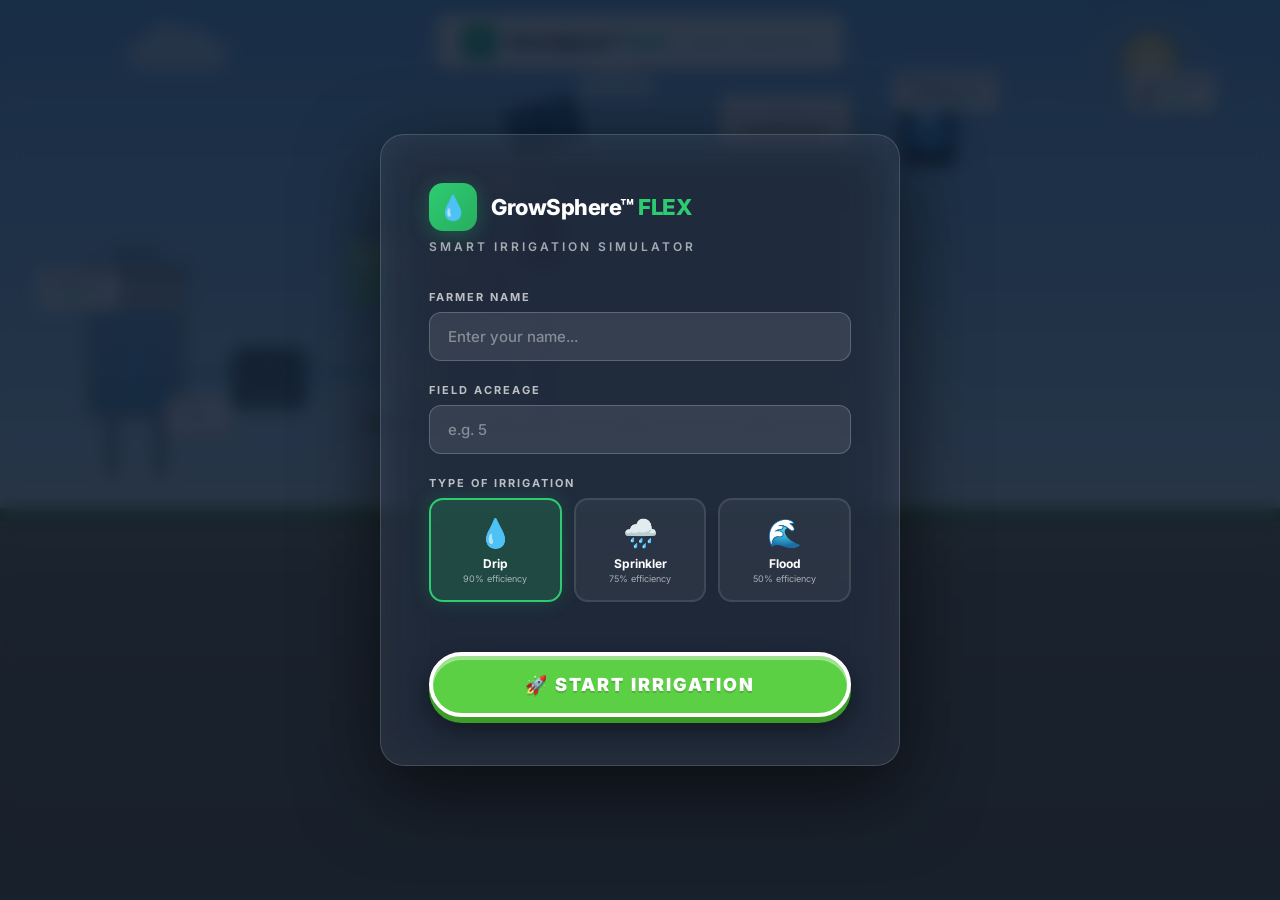
==== commit 38372837: "Zoom out SVG camera view" ====
--- a/index.html
+++ b/index.html
@@ -78,7 +78,7 @@
   <div class="callout blue" style="top:8%;right:22%">GrowSphere Cloud<span class="val blue" id="coCloud">☁️ Connected</span></div>
   <div class="callout" style="top:8%;right:5%">Remote Access<span class="val blue" id="coRemote">📱 Live</span></div>
 
-  <svg class="main-svg" id="svg" viewBox="0 0 1200 700" preserveAspectRatio="xMidYMid meet">
+  <svg class="main-svg" id="svg" viewBox="-60 -40 1320 780" preserveAspectRatio="xMidYMid meet">
     <defs>
       <linearGradient id="pipeG" x1="0" y1="0" x2="0" y2="1">
         <stop offset="0%" stop-color="#8e9aa0"/><stop offset="50%" stop-color="#a0adb3"/><stop offset="100%" stop-color="#8e9aa0"/>
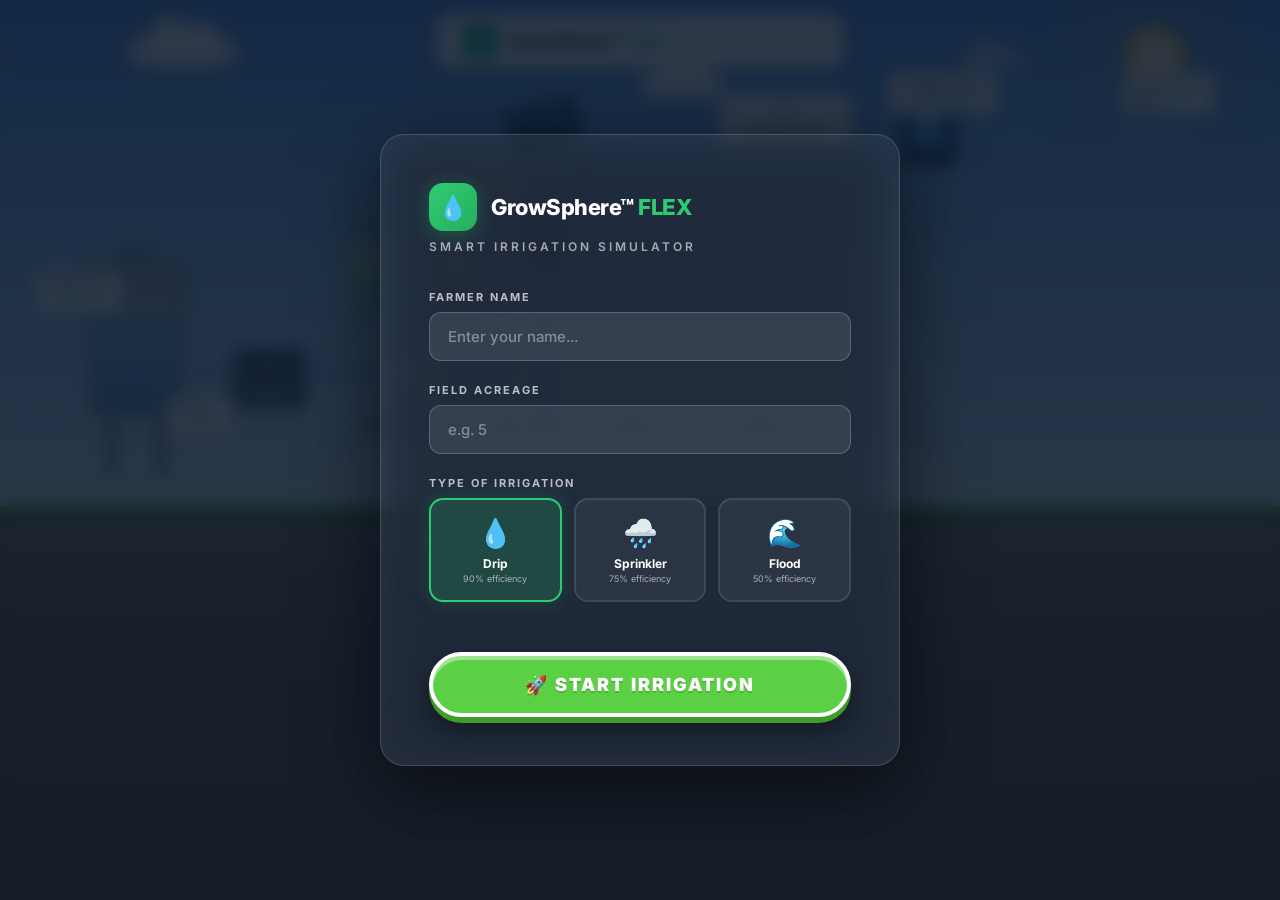
==== commit 91b3ce1c: "Visual overhaul: richer sky, animated birds, lush plants, gradient pipes, glow effects, soil mounds" ====
--- a/index.html
+++ b/index.html
@@ -55,6 +55,10 @@
   <div class="sun"></div>
   <div class="cloud c1"></div>
   <div class="cloud c2"></div>
+  <div class="cloud c3"></div>
+  <div class="bird b1">🕊️</div>
+  <div class="bird b2">🕊️</div>
+  <div class="bird b3">🕊️</div>
   <div class="grass"></div>
   <div class="ground"></div>
 
@@ -69,7 +73,7 @@
     <div class="hud-pill"><div class="dot"></div><span class="farmer-name" id="hudName">Farmer</span></div>
     <div class="hud-pill">🌾 <span id="hudAcre">5 Acres</span></div>
     <div class="hud-pill">💧 <span id="hudType">Drip</span></div>
-    <div class="hud-pill timer" id="simTimer">00:05</div>
+    <div class="hud-pill timer" id="simTimer">00:15</div>
   </div>
 
   <div class="callout" style="top:30%;left:3%">Water Source<span class="val blue" id="coWater">1,247 m³</span></div>
@@ -81,13 +85,20 @@
   <svg class="main-svg" id="svg" viewBox="-60 -40 1320 780" preserveAspectRatio="xMidYMid meet">
     <defs>
       <linearGradient id="pipeG" x1="0" y1="0" x2="0" y2="1">
-        <stop offset="0%" stop-color="#8e9aa0"/><stop offset="50%" stop-color="#a0adb3"/><stop offset="100%" stop-color="#8e9aa0"/>
+        <stop offset="0%" stop-color="#a0adb3"/><stop offset="30%" stop-color="#b8c4ca"/><stop offset="70%" stop-color="#a0adb3"/><stop offset="100%" stop-color="#8e9aa0"/>
       </linearGradient>
       <linearGradient id="tankG" x1="0" y1="0" x2="0" y2="1">
-        <stop offset="0%" stop-color="#5dade2"/><stop offset="100%" stop-color="#2e86c1"/>
-      </linearGradient>
-      <filter id="sh"><feDropShadow dx="1" dy="2" stdDeviation="3" flood-opacity="0.18"/></filter>
-      <filter id="shSm"><feDropShadow dx="0" dy="1" stdDeviation="2" flood-opacity="0.12"/></filter>
+        <stop offset="0%" stop-color="#73c6f0"/><stop offset="50%" stop-color="#5dade2"/><stop offset="100%" stop-color="#2e86c1"/>
+      </linearGradient>
+      <linearGradient id="waterFlow" x1="0" y1="0" x2="1" y2="0">
+        <stop offset="0%" stop-color="#3498db"/><stop offset="50%" stop-color="#5dade2"/><stop offset="100%" stop-color="#3498db"/>
+      </linearGradient>
+      <linearGradient id="stemGrad" x1="0" y1="1" x2="0" y2="0">
+        <stop offset="0%" stop-color="#3d7228"/><stop offset="100%" stop-color="#5fa83a"/>
+      </linearGradient>
+      <filter id="sh"><feDropShadow dx="1" dy="2" stdDeviation="3" flood-opacity="0.2"/></filter>
+      <filter id="shSm"><feDropShadow dx="0" dy="1" stdDeviation="2" flood-opacity="0.15"/></filter>
+      <filter id="glow"><feGaussianBlur stdDeviation="2" result="blur"/><feMerge><feMergeNode in="blur"/><feMergeNode in="SourceGraphic"/></feMerge></filter>
     </defs>
 
     <!-- WATER TANK -->
--- a/game.css
+++ b/game.css
@@ -31,47 +31,87 @@
 .btn-start:hover{transform:translateY(2px);box-shadow:inset 0 4px 0 rgba(255,255,255,0.4),0 4px 0 #3d9d28,0 8px 20px rgba(0,0,0,0.4)}
 .btn-start:active{transform:translateY(6px);box-shadow:inset 0 4px 0 rgba(255,255,255,0.4),0 0 0 #3d9d28,0 4px 10px rgba(0,0,0,0.4)}
 
-/* ===== SIMULATION SCREEN (reuses .scene) ===== */
+/* ===== SIMULATION SCENE ===== */
 .scene{width:100vw;height:100vh;position:absolute;inset:0;overflow:hidden;z-index:10}
-.sky{position:absolute;inset:0;background:linear-gradient(180deg,#6cb4ee 0%,#9dd0f5 30%,#c5e4fa 50%,#dce8d0 62%,#a9b88a 70%,#8b7d5e 76%,#6d5e3f 100%)}
-.sun{position:absolute;top:30px;right:100px;width:60px;height:60px;background:radial-gradient(circle,#fff9c4 25%,#ffd54f 55%,transparent 68%);border-radius:50%;box-shadow:0 0 50px rgba(255,213,79,0.4)}
-.cloud{position:absolute;background:white;border-radius:50px;opacity:0.6}
-.cloud::before,.cloud::after{content:'';position:absolute;background:white;border-radius:50%}
-.c1{width:100px;height:30px;top:40px;left:10%;animation:drift 45s linear infinite}
-.c1::before{width:42px;height:42px;top:-18px;left:18px}
-.c1::after{width:34px;height:34px;top:-12px;left:50px}
-.c2{width:80px;height:24px;top:75px;left:45%;animation:drift 60s linear infinite;animation-delay:-20s}
-.c2::before{width:32px;height:32px;top:-14px;left:12px}
-.c2::after{width:26px;height:26px;top:-10px;left:38px}
-@keyframes drift{0%{transform:translateX(-150px)}100%{transform:translateX(100vw)}}
-.ground{position:absolute;bottom:0;left:0;right:0;height:42%;background:linear-gradient(180deg,#8b7d5e 0%,#7a6d4e 15%,#6d5e3f 100%)}
-.grass{position:absolute;bottom:42%;left:0;right:0;height:14px;background:linear-gradient(180deg,#5a8a3c,#4a7832);z-index:2}
+
+/* Rich sky with depth */
+.sky{position:absolute;inset:0;background:linear-gradient(180deg,
+  #4a90d9 0%,
+  #6cb4ee 15%,
+  #9dd0f5 30%,
+  #c5e4fa 48%,
+  #e8f4e0 58%,
+  #c5d4a0 65%,
+  #a9b88a 70%,
+  #8b7d5e 78%,
+  #6d5e3f 100%
+)}
+
+/* Ambient sun glow */
+.sun{position:absolute;top:22px;right:90px;width:70px;height:70px;background:radial-gradient(circle,#fffde7 15%,#fff9c4 30%,#ffd54f 55%,rgba(255,213,79,0) 70%);border-radius:50%;box-shadow:0 0 80px rgba(255,213,79,0.5),0 0 160px rgba(255,213,79,0.15);animation:sunPulse 4s ease-in-out infinite}
+@keyframes sunPulse{0%,100%{box-shadow:0 0 80px rgba(255,213,79,0.5),0 0 160px rgba(255,213,79,0.15)}50%{box-shadow:0 0 100px rgba(255,213,79,0.6),0 0 200px rgba(255,213,79,0.2)}}
+
+/* Richer clouds with depth */
+.cloud{position:absolute;background:rgba(255,255,255,0.85);border-radius:50px;box-shadow:0 4px 20px rgba(0,0,0,0.06)}
+.cloud::before,.cloud::after{content:'';position:absolute;background:rgba(255,255,255,0.9);border-radius:50%}
+.c1{width:110px;height:32px;top:36px;left:10%;animation:drift 50s linear infinite}
+.c1::before{width:46px;height:46px;top:-20px;left:20px}
+.c1::after{width:38px;height:38px;top:-14px;left:55px}
+.c2{width:85px;height:26px;top:72px;left:50%;animation:drift 65s linear infinite;animation-delay:-22s}
+.c2::before{width:34px;height:34px;top:-16px;left:14px}
+.c2::after{width:28px;height:28px;top:-11px;left:42px}
+.c3{width:65px;height:20px;top:50px;left:75%;animation:drift 55s linear infinite;animation-delay:-10s;opacity:0.5}
+.c3::before{width:26px;height:26px;top:-12px;left:10px}
+.c3::after{width:20px;height:20px;top:-8px;left:30px}
+@keyframes drift{0%{transform:translateX(-200px)}100%{transform:translateX(100vw)}}
+
+/* Textured soil with layers */
+.ground{position:absolute;bottom:0;left:0;right:0;height:42%;background:linear-gradient(180deg,#8b7d5e 0%,#7a6d4e 8%,#6d5e3f 30%,#5c4e32 100%)}
+.ground::before{content:'';position:absolute;top:0;left:0;right:0;height:8px;background:repeating-linear-gradient(90deg,rgba(0,0,0,0.05) 0px,rgba(0,0,0,0.05) 2px,transparent 2px,transparent 12px)}
+
+/* Lush grass strip */
+.grass{position:absolute;bottom:42%;left:0;right:0;height:16px;background:linear-gradient(180deg,#5fa83a,#4a8830,#3d7228);z-index:2;box-shadow:0 2px 8px rgba(0,0,0,0.15)}
+
+/* Birds */
+.bird{position:absolute;z-index:5;font-size:10px;opacity:0.5}
+.b1{top:45px;animation:birdFly 22s linear infinite}
+.b2{top:65px;animation:birdFly 28s linear infinite;animation-delay:-8s;font-size:8px;opacity:0.35}
+.b3{top:35px;animation:birdFly 32s linear infinite;animation-delay:-15s;font-size:7px;opacity:0.25}
+@keyframes birdFly{0%{left:-30px;transform:scaleX(1)}49%{transform:scaleX(1)}50%{left:100%;transform:scaleX(-1)}99%{transform:scaleX(-1)}100%{left:-30px;transform:scaleX(1)}}
+
 .main-svg{position:absolute;inset:0;z-index:10}
-.title-bar{position:absolute;top:14px;left:50%;transform:translateX(-50%);z-index:20;background:rgba(255,255,255,0.93);backdrop-filter:blur(10px);padding:10px 26px;border-radius:10px;box-shadow:0 2px 20px rgba(0,0,0,0.12);display:flex;align-items:center;gap:12px;border:1px solid rgba(255,255,255,0.5)}
-.title-bar .logo{width:34px;height:34px;background:#2ecc71;border-radius:8px;display:grid;place-items:center;font-size:17px;color:white;box-shadow:0 2px 8px rgba(46,204,113,0.3)}
+
+/* Title bar */
+.title-bar{position:absolute;top:14px;left:50%;transform:translateX(-50%);z-index:20;background:rgba(255,255,255,0.95);backdrop-filter:blur(12px);padding:10px 26px;border-radius:12px;box-shadow:0 4px 25px rgba(0,0,0,0.12),0 0 0 1px rgba(255,255,255,0.8);display:flex;align-items:center;gap:12px}
+.title-bar .logo{width:34px;height:34px;background:linear-gradient(135deg,#2ecc71,#1abc9c);border-radius:8px;display:grid;place-items:center;font-size:17px;color:white;box-shadow:0 2px 10px rgba(46,204,113,0.4)}
 .title-bar h1{font-size:17px;font-weight:800;color:#1a1a1a;letter-spacing:-0.3px}
 .title-bar h1 span{color:#2ecc71}
 .title-bar .sep{width:1px;height:26px;background:#e0e0e0}
 .title-bar .tag{font-size:9px;color:#888;font-weight:600;letter-spacing:2.5px;text-transform:uppercase}
-.callout{position:absolute;z-index:15;background:rgba(255,255,255,0.92);backdrop-filter:blur(6px);padding:5px 10px;border-radius:6px;box-shadow:0 2px 12px rgba(0,0,0,0.1);border:1px solid rgba(255,255,255,0.5);font-size:9px;font-weight:600;color:#555;pointer-events:none;white-space:nowrap}
-.callout .val{font-family:'Space Mono',monospace;font-weight:700;color:#2ecc71;display:block;margin-top:1px;font-size:11px}
+
+/* Callout cards with better glass look */
+.callout{position:absolute;z-index:15;background:rgba(255,255,255,0.93);backdrop-filter:blur(8px);padding:6px 12px;border-radius:8px;box-shadow:0 2px 16px rgba(0,0,0,0.1),inset 0 1px 0 rgba(255,255,255,0.9);border:1px solid rgba(255,255,255,0.6);font-size:9px;font-weight:600;color:#444;pointer-events:none;white-space:nowrap;transition:all 0.4s}
+.callout .val{font-family:'Space Mono',monospace;font-weight:700;color:#2ecc71;display:block;margin-top:2px;font-size:11px;transition:color 0.4s}
 .callout.blue .val{color:#3498db}
+
+/* Animations */
 @keyframes flowRight{from{stroke-dashoffset:16}to{stroke-dashoffset:0}}
 @keyframes flowDown{from{stroke-dashoffset:12}to{stroke-dashoffset:0}}
 @keyframes pumpSpin{from{transform:rotate(0deg)}to{transform:rotate(360deg)}}
-@keyframes plantSway{0%,100%{transform:rotate(0deg)}50%{transform:rotate(3deg)}}
-@keyframes sprayArc{0%{stroke-dashoffset:30;opacity:0.3}50%{opacity:0.9}100%{stroke-dashoffset:0;opacity:0.3}}
-@keyframes floodPulse{0%,100%{opacity:0.4}50%{opacity:0.85}}
+@keyframes plantSway{0%,100%{transform:rotate(0deg)}25%{transform:rotate(2deg)}75%{transform:rotate(-1.5deg)}}
+@keyframes sprayArc{0%{stroke-dashoffset:30;opacity:0.2}50%{opacity:0.8}100%{stroke-dashoffset:0;opacity:0.2}}
+@keyframes floodPulse{0%,100%{opacity:0.35;rx:22}50%{opacity:0.75;rx:26}}
+@keyframes dropGlow{0%,100%{filter:drop-shadow(0 0 0 transparent)}50%{filter:drop-shadow(0 0 4px rgba(52,152,219,0.5))}}
 
 /* Sim overlay HUD */
-.sim-hud{position:absolute;top:70px;left:50%;transform:translateX(-50%);z-index:25;display:flex;gap:16px;align-items:center;opacity:0;pointer-events:none;transition:opacity .6s}
+.sim-hud{position:absolute;top:68px;left:50%;transform:translateX(-50%);z-index:25;display:flex;gap:14px;align-items:center;opacity:0;pointer-events:none;transition:opacity .6s}
 .sim-hud.visible{opacity:1}
-.sim-hud .hud-pill{background:rgba(0,0,0,0.6);backdrop-filter:blur(10px);padding:8px 20px;border-radius:30px;color:#fff;font-size:13px;font-weight:700;display:flex;align-items:center;gap:8px;border:1px solid rgba(255,255,255,0.1)}
-.sim-hud .hud-pill .dot{width:8px;height:8px;border-radius:50%;background:#2ecc71;animation:pulse 1s infinite}
-@keyframes pulse{0%,100%{opacity:1}50%{opacity:.3}}
-.sim-hud .timer{font-family:'Space Mono',monospace;font-size:18px;color:#2ecc71}
-.sim-hud .farmer-name{color:#ffd54f}
-.fast-label{position:absolute;bottom:12px;left:50%;transform:translateX(-50%);z-index:25;background:rgba(10,25,18,0.85);backdrop-filter:blur(8px);border:1px solid rgba(46,204,113,0.4);padding:6px 22px;border-radius:30px;color:#2ecc71;font-size:11px;font-weight:700;letter-spacing:2px;animation:pulse 1.5s infinite;opacity:0;pointer-events:none;transition:opacity .6s}
+.sim-hud .hud-pill{background:rgba(0,0,0,0.65);backdrop-filter:blur(12px);padding:8px 20px;border-radius:30px;color:#fff;font-size:13px;font-weight:700;display:flex;align-items:center;gap:8px;border:1px solid rgba(255,255,255,0.08);box-shadow:0 4px 20px rgba(0,0,0,0.3)}
+.sim-hud .hud-pill .dot{width:8px;height:8px;border-radius:50%;background:#2ecc71;box-shadow:0 0 8px rgba(46,204,113,0.6);animation:pulse 1s infinite}
+@keyframes pulse{0%,100%{opacity:1;box-shadow:0 0 8px rgba(46,204,113,0.6)}50%{opacity:.3;box-shadow:0 0 4px rgba(46,204,113,0.2)}}
+.sim-hud .timer{font-family:'Space Mono',monospace;font-size:20px;color:#2ecc71;text-shadow:0 0 12px rgba(46,204,113,0.4)}
+.sim-hud .farmer-name{color:#ffd54f;text-shadow:0 0 8px rgba(255,213,79,0.3)}
+.fast-label{position:absolute;bottom:14px;left:50%;transform:translateX(-50%);z-index:25;background:rgba(8,20,15,0.9);backdrop-filter:blur(10px);border:1px solid rgba(46,204,113,0.35);padding:7px 24px;border-radius:30px;color:#2ecc71;font-size:11px;font-weight:700;letter-spacing:2px;animation:pulse 1.5s infinite;opacity:0;pointer-events:none;transition:opacity .6s;box-shadow:0 4px 20px rgba(0,0,0,0.3),0 0 20px rgba(46,204,113,0.08)}
 .fast-label.visible{opacity:1}
 
 /* ===== RESULT SCREEN ===== */
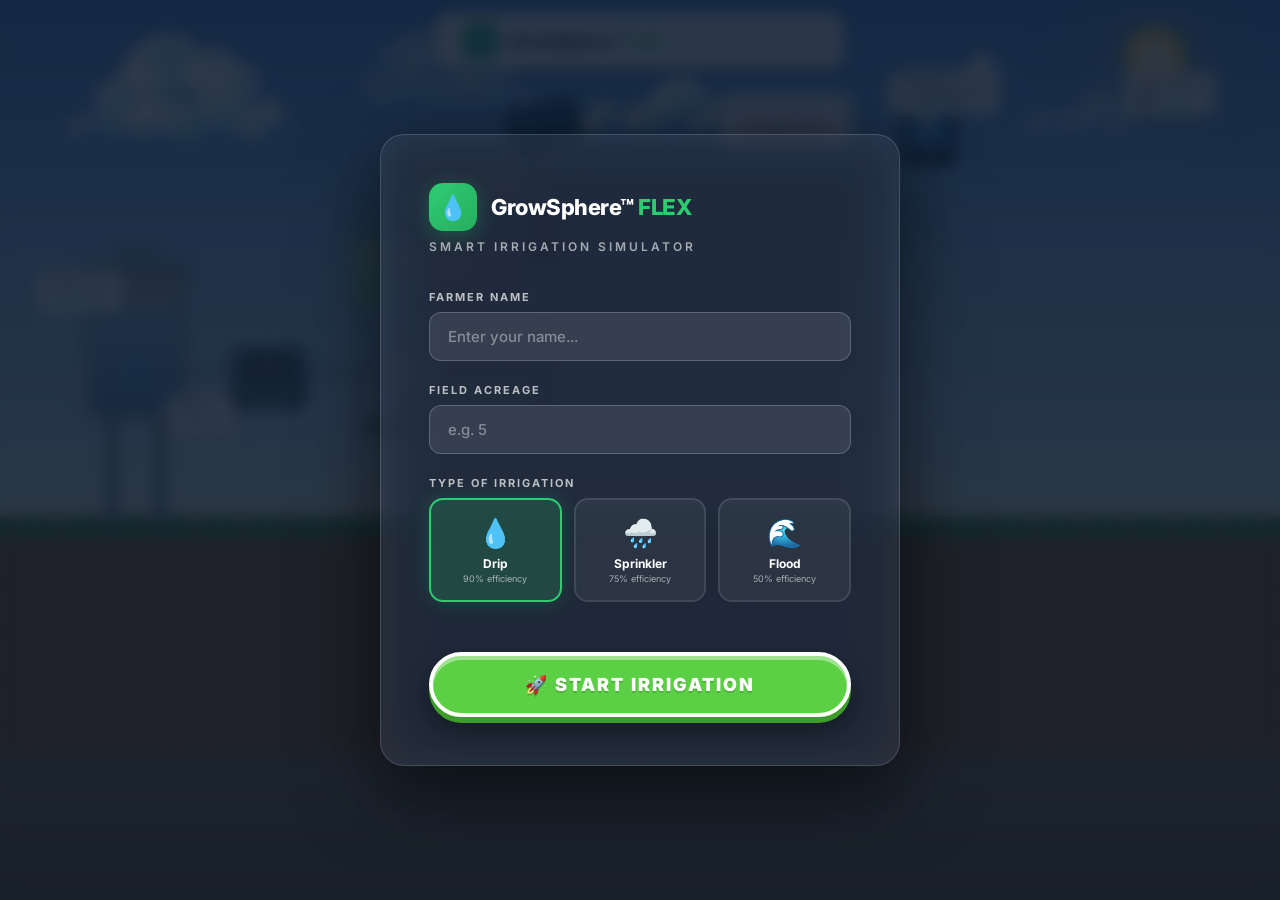
==== commit c9376d0e: "feat: complete pixel-art environment overhaul with dynamic crops, tile terrain, and 2d animated irri" ====
--- a/index.html
+++ b/index.html
@@ -53,14 +53,20 @@
 <div class="scene" id="simScreen">
   <div class="sky"></div>
   <div class="sun"></div>
+
+  <!-- Clouds at different parallax depths -->
   <div class="cloud c1"></div>
   <div class="cloud c2"></div>
   <div class="cloud c3"></div>
+  <div class="cloud c4"></div>
+  <div class="cloud c5"></div>
+
+  <!-- Birds -->
   <div class="bird b1">🕊️</div>
   <div class="bird b2">🕊️</div>
   <div class="bird b3">🕊️</div>
-  <div class="grass"></div>
-  <div class="ground"></div>
+
+  <!-- LEVEL LAYERS will be drawn in SVG for perfect alignment -->
 
   <div class="title-bar">
     <div class="logo">💧</div>
@@ -84,6 +90,13 @@
 
   <svg class="main-svg" id="svg" viewBox="-60 -40 1320 780" preserveAspectRatio="xMidYMid meet">
     <defs>
+      <pattern id="patTerrain" x="0" y="0" width="48" height="48" patternUnits="userSpaceOnUse" patternTransform="translate(0, 516)">
+        <image href="tiles/Terrain tile.png" x="0" y="0" width="48" height="48" preserveAspectRatio="none" style="image-rendering:pixelated"/>
+      </pattern>
+      <pattern id="patGrassTop" x="0" y="0" width="48" height="24" patternUnits="userSpaceOnUse" patternTransform="translate(0, 492)">
+        <image href="tiles/grass .png" x="0" y="0" width="48" height="24" preserveAspectRatio="none" style="image-rendering:pixelated"/>
+      </pattern>
+
       <linearGradient id="pipeG" x1="0" y1="0" x2="0" y2="1">
         <stop offset="0%" stop-color="#a0adb3"/><stop offset="30%" stop-color="#b8c4ca"/><stop offset="70%" stop-color="#a0adb3"/><stop offset="100%" stop-color="#8e9aa0"/>
       </linearGradient>
@@ -93,13 +106,14 @@
       <linearGradient id="waterFlow" x1="0" y1="0" x2="1" y2="0">
         <stop offset="0%" stop-color="#3498db"/><stop offset="50%" stop-color="#5dade2"/><stop offset="100%" stop-color="#3498db"/>
       </linearGradient>
-      <linearGradient id="stemGrad" x1="0" y1="1" x2="0" y2="0">
-        <stop offset="0%" stop-color="#3d7228"/><stop offset="100%" stop-color="#5fa83a"/>
-      </linearGradient>
       <filter id="sh"><feDropShadow dx="1" dy="2" stdDeviation="3" flood-opacity="0.2"/></filter>
       <filter id="shSm"><feDropShadow dx="0" dy="1" stdDeviation="2" flood-opacity="0.15"/></filter>
-      <filter id="glow"><feGaussianBlur stdDeviation="2" result="blur"/><feMerge><feMergeNode in="blur"/><feMergeNode in="SourceGraphic"/></feMerge></filter>
+      <filter id="glow"><feDropShadow dx="0" dy="0" stdDeviation="4" flood-color="#2ecc71"/></filter>
     </defs>
+
+    <!-- PERFECTLY ALIGNED TILE TERRAIN -->
+    <rect x="-60" y="516" width="1320" height="264" fill="url(#patTerrain)"/>
+    <rect x="-60" y="492" width="1320" height="24" fill="url(#patGrassTop)"/>
 
     <!-- WATER TANK -->
     <g filter="url(#sh)">
@@ -109,8 +123,8 @@
         <animate attributeName="height" values="109;104;109" dur="3.5s" repeatCount="indefinite"/>
       </rect>
       <rect x="24" y="232" width="112" height="14" rx="5" fill="#90a4ae" stroke="#78909c" stroke-width="1"/>
-      <rect x="50" y="390" width="10" height="60" rx="3" fill="#78909c"/>
-      <rect x="100" y="390" width="10" height="60" rx="3" fill="#78909c"/>
+      <rect x="50" y="390" width="10" height="110" rx="3" fill="#78909c"/>
+      <rect x="100" y="390" width="10" height="110" rx="3" fill="#78909c"/>
       <text x="80" y="225" text-anchor="middle" font-family="Inter" font-size="12" font-weight="800" fill="#546e7a">WATER</text>
       <text x="80" y="345" text-anchor="middle" font-size="22">💧</text>
     </g>
@@ -131,11 +145,11 @@
       </circle>
     </g>
 
-    <!-- Pipes -->
-    <path d="M 130 345 L 180 345" stroke="url(#pipeG)" stroke-width="8" stroke-linecap="round" fill="none"/>
-    <path d="M 130 345 L 180 345" stroke="#3498db" stroke-width="4" stroke-linecap="round" fill="none" stroke-dasharray="8 5" class="wfh" id="p1"/>
-    <path d="M 255 345 L 470 345" stroke="url(#pipeG)" stroke-width="8" stroke-linecap="round" fill="none"/>
-    <path d="M 255 345 L 470 345" stroke="#3498db" stroke-width="4" stroke-linecap="round" fill="none" stroke-dasharray="8 5" class="wfh" id="p2"/>
+    <!-- Pipes (PIXEL ART STYLE) -->
+    <path d="M 130 345 L 180 345" stroke="#bdc3c7" stroke-width="8" fill="none" style="shape-rendering: crispEdges;"/>
+    <path d="M 130 345 L 180 345" stroke="#3498db" stroke-width="4" fill="none" stroke-dasharray="8 6" class="wfh" id="p1" style="shape-rendering: crispEdges;"/>
+    <path d="M 255 345 L 503 345" stroke="#bdc3c7" stroke-width="8" fill="none" style="shape-rendering: crispEdges;"/>
+    <path d="M 255 345 L 503 345" stroke="#3498db" stroke-width="4" fill="none" stroke-dasharray="8 6" class="wfh" id="p2" style="shape-rendering: crispEdges;"/>
 
     <!-- WATER METER -->
     <g filter="url(#shSm)">
@@ -220,21 +234,21 @@
       <animate attributeName="stroke-dashoffset" values="8;0" dur="1s" repeatCount="indefinite"/>
     </path>
 
-    <!-- PIPE DOWN -->
-    <path d="M 501 345 L 501 395" stroke="url(#pipeG)" stroke-width="7" stroke-linecap="round" fill="none"/>
-    <path d="M 501 345 L 501 395" stroke="#3498db" stroke-width="3.5" stroke-linecap="round" fill="none" stroke-dasharray="6 4" class="wfv" id="p3"/>
-
-    <!-- VALVE RAIL -->
-    <g filter="url(#shSm)">
-      <rect x="310" y="393" width="530" height="10" rx="4" fill="#b0bec5" stroke="#90a4ae" stroke-width="1.5"/>
-      <rect x="330" y="389" width="5" height="18" rx="1.5" fill="#90a4ae"/>
-      <rect x="460" y="389" width="5" height="18" rx="1.5" fill="#90a4ae"/>
-      <rect x="590" y="389" width="5" height="18" rx="1.5" fill="#90a4ae"/>
-      <rect x="720" y="389" width="5" height="18" rx="1.5" fill="#90a4ae"/>
-      <rect x="820" y="389" width="5" height="18" rx="1.5" fill="#90a4ae"/>
-    </g>
-    <path d="M 340 398 L 830 398" stroke="url(#pipeG)" stroke-width="5" fill="none" stroke-linecap="round"/>
-    <path d="M 340 398 L 830 398" stroke="#3498db" stroke-width="2.5" fill="none" stroke-linecap="round" stroke-dasharray="7 4" class="wfh" id="pRail"/>
+    <!-- PIPE DOWN (PIXEL ART STYLE) -->
+    <path d="M 501 341 L 501 395" stroke="#bdc3c7" stroke-width="8" fill="none" style="shape-rendering: crispEdges;"/>
+    <path d="M 501 341 L 501 395" stroke="#3498db" stroke-width="4" fill="none" stroke-dasharray="8 6" class="wfv" id="p3" style="shape-rendering: crispEdges;"/>
+
+    <!-- VALVE RAIL (PIXEL ART STYLE) -->
+    <g>
+      <rect x="310" y="393" width="530" height="12" fill="#bdc3c7" stroke="#7f8c8d" stroke-width="2" style="shape-rendering: crispEdges;" />
+      <rect x="330" y="389" width="8" height="20" fill="#95a5a6" stroke="#7f8c8d" stroke-width="2" style="shape-rendering: crispEdges;" />
+      <rect x="460" y="389" width="8" height="20" fill="#95a5a6" stroke="#7f8c8d" stroke-width="2" style="shape-rendering: crispEdges;" />
+      <rect x="590" y="389" width="8" height="20" fill="#95a5a6" stroke="#7f8c8d" stroke-width="2" style="shape-rendering: crispEdges;" />
+      <rect x="720" y="389" width="8" height="20" fill="#95a5a6" stroke="#7f8c8d" stroke-width="2" style="shape-rendering: crispEdges;" />
+      <rect x="820" y="389" width="8" height="20" fill="#95a5a6" stroke="#7f8c8d" stroke-width="2" style="shape-rendering: crispEdges;" />
+    </g>
+    <!-- Pixelated water flow inside the pipe -->
+    <path d="M 314 399 L 836 399" stroke="#3498db" stroke-width="4" fill="none" stroke-dasharray="8 6" class="wfh" id="pRail" style="shape-rendering: crispEdges;" />
 
     <!-- ZONES -->
     <g id="zones"></g>
--- a/game.css
+++ b/game.css
@@ -51,26 +51,14 @@
 .sun{position:absolute;top:22px;right:90px;width:70px;height:70px;background:radial-gradient(circle,#fffde7 15%,#fff9c4 30%,#ffd54f 55%,rgba(255,213,79,0) 70%);border-radius:50%;box-shadow:0 0 80px rgba(255,213,79,0.5),0 0 160px rgba(255,213,79,0.15);animation:sunPulse 4s ease-in-out infinite}
 @keyframes sunPulse{0%,100%{box-shadow:0 0 80px rgba(255,213,79,0.5),0 0 160px rgba(255,213,79,0.15)}50%{box-shadow:0 0 100px rgba(255,213,79,0.6),0 0 200px rgba(255,213,79,0.2)}}
 
-/* Richer clouds with depth */
-.cloud{position:absolute;background:rgba(255,255,255,0.85);border-radius:50px;box-shadow:0 4px 20px rgba(0,0,0,0.06)}
-.cloud::before,.cloud::after{content:'';position:absolute;background:rgba(255,255,255,0.9);border-radius:50%}
-.c1{width:110px;height:32px;top:36px;left:10%;animation:drift 50s linear infinite}
-.c1::before{width:46px;height:46px;top:-20px;left:20px}
-.c1::after{width:38px;height:38px;top:-14px;left:55px}
-.c2{width:85px;height:26px;top:72px;left:50%;animation:drift 65s linear infinite;animation-delay:-22s}
-.c2::before{width:34px;height:34px;top:-16px;left:14px}
-.c2::after{width:28px;height:28px;top:-11px;left:42px}
-.c3{width:65px;height:20px;top:50px;left:75%;animation:drift 55s linear infinite;animation-delay:-10s;opacity:0.5}
-.c3::before{width:26px;height:26px;top:-12px;left:10px}
-.c3::after{width:20px;height:20px;top:-8px;left:30px}
-@keyframes drift{0%{transform:translateX(-200px)}100%{transform:translateX(100vw)}}
-
-/* Textured soil with layers */
-.ground{position:absolute;bottom:0;left:0;right:0;height:42%;background:linear-gradient(180deg,#8b7d5e 0%,#7a6d4e 8%,#6d5e3f 30%,#5c4e32 100%)}
-.ground::before{content:'';position:absolute;top:0;left:0;right:0;height:8px;background:repeating-linear-gradient(90deg,rgba(0,0,0,0.05) 0px,rgba(0,0,0,0.05) 2px,transparent 2px,transparent 12px)}
-
-/* Lush grass strip */
-.grass{position:absolute;bottom:42%;left:0;right:0;height:16px;background:linear-gradient(180deg,#5fa83a,#4a8830,#3d7228);z-index:2;box-shadow:0 2px 8px rgba(0,0,0,0.15)}
+/* ===== CLOUDS — 5 layers of parallax depth ===== */
+.cloud{position:absolute;background-repeat:no-repeat;background-size:contain;background-position:center;image-rendering:pixelated}
+.c1{width:220px;height:120px;top:30px;left:5%;animation:drift 55s linear infinite;background-image:url('tiles/cloud big.png')}
+.c2{width:160px;height:85px;top:70px;left:45%;animation:drift 70s linear infinite;animation-delay:-20s;background-image:url('tiles/cloud.png')}
+.c3{width:100px;height:55px;top:48px;left:72%;animation:drift 60s linear infinite;animation-delay:-10s;background-image:url('tiles/small clouds.png')}
+.c4{width:180px;height:100px;top:15px;left:28%;animation:drift 80s linear infinite;animation-delay:-35s;background-image:url('tiles/cloud big.png');opacity:0.5;transform:scaleX(-1)}
+.c5{width:120px;height:65px;top:85px;left:80%;animation:drift 45s linear infinite;animation-delay:-5s;background-image:url('tiles/cloud.png');opacity:0.6}
+@keyframes drift{0%{transform:translateX(-250px)}100%{transform:translateX(100vw)}}
 
 /* Birds */
 .bird{position:absolute;z-index:5;font-size:10px;opacity:0.5}
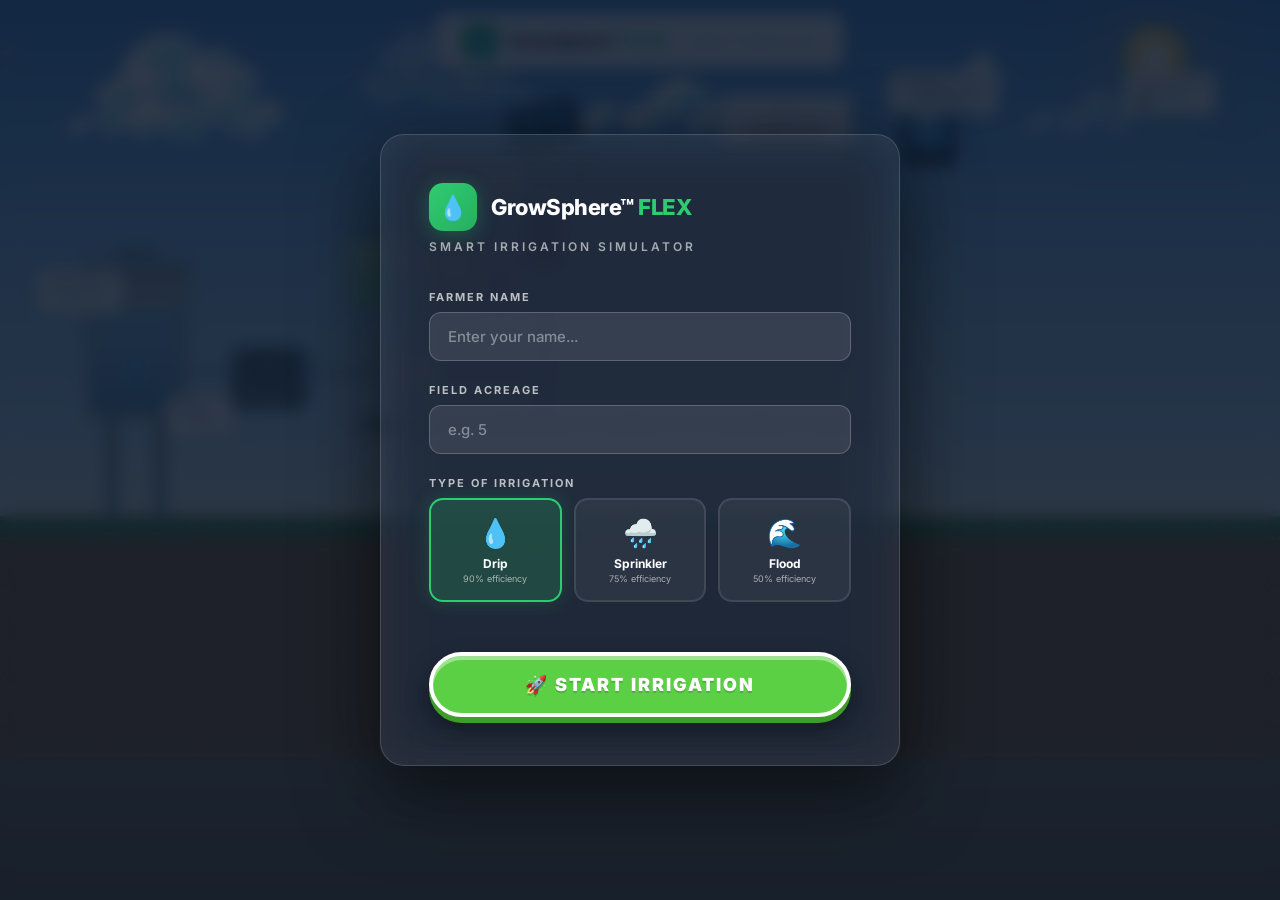
==== commit bb635850: "fix: cache bust game.js and game.css to ensure latest visual updates propagate" ====
--- a/index.html
+++ b/index.html
@@ -5,7 +5,7 @@
 <meta name="viewport" content="width=device-width, initial-scale=1.0">
 <title>GrowSphere™ FLEX — Smart Irrigation Game</title>
 <link href="https://fonts.googleapis.com/css2?family=Inter:wght@400;500;600;700;800;900&family=Space+Mono:wght@400;700&display=swap" rel="stylesheet">
-<link rel="stylesheet" href="game.css">
+<link rel="stylesheet" href="game.css?v=2">
 </head>
 <body>
 
@@ -305,6 +305,6 @@
   </div>
 </div>
 
-<script src="game.js"></script>
+<script src="game.js?v=2"></script>
 </body>
 </html>
